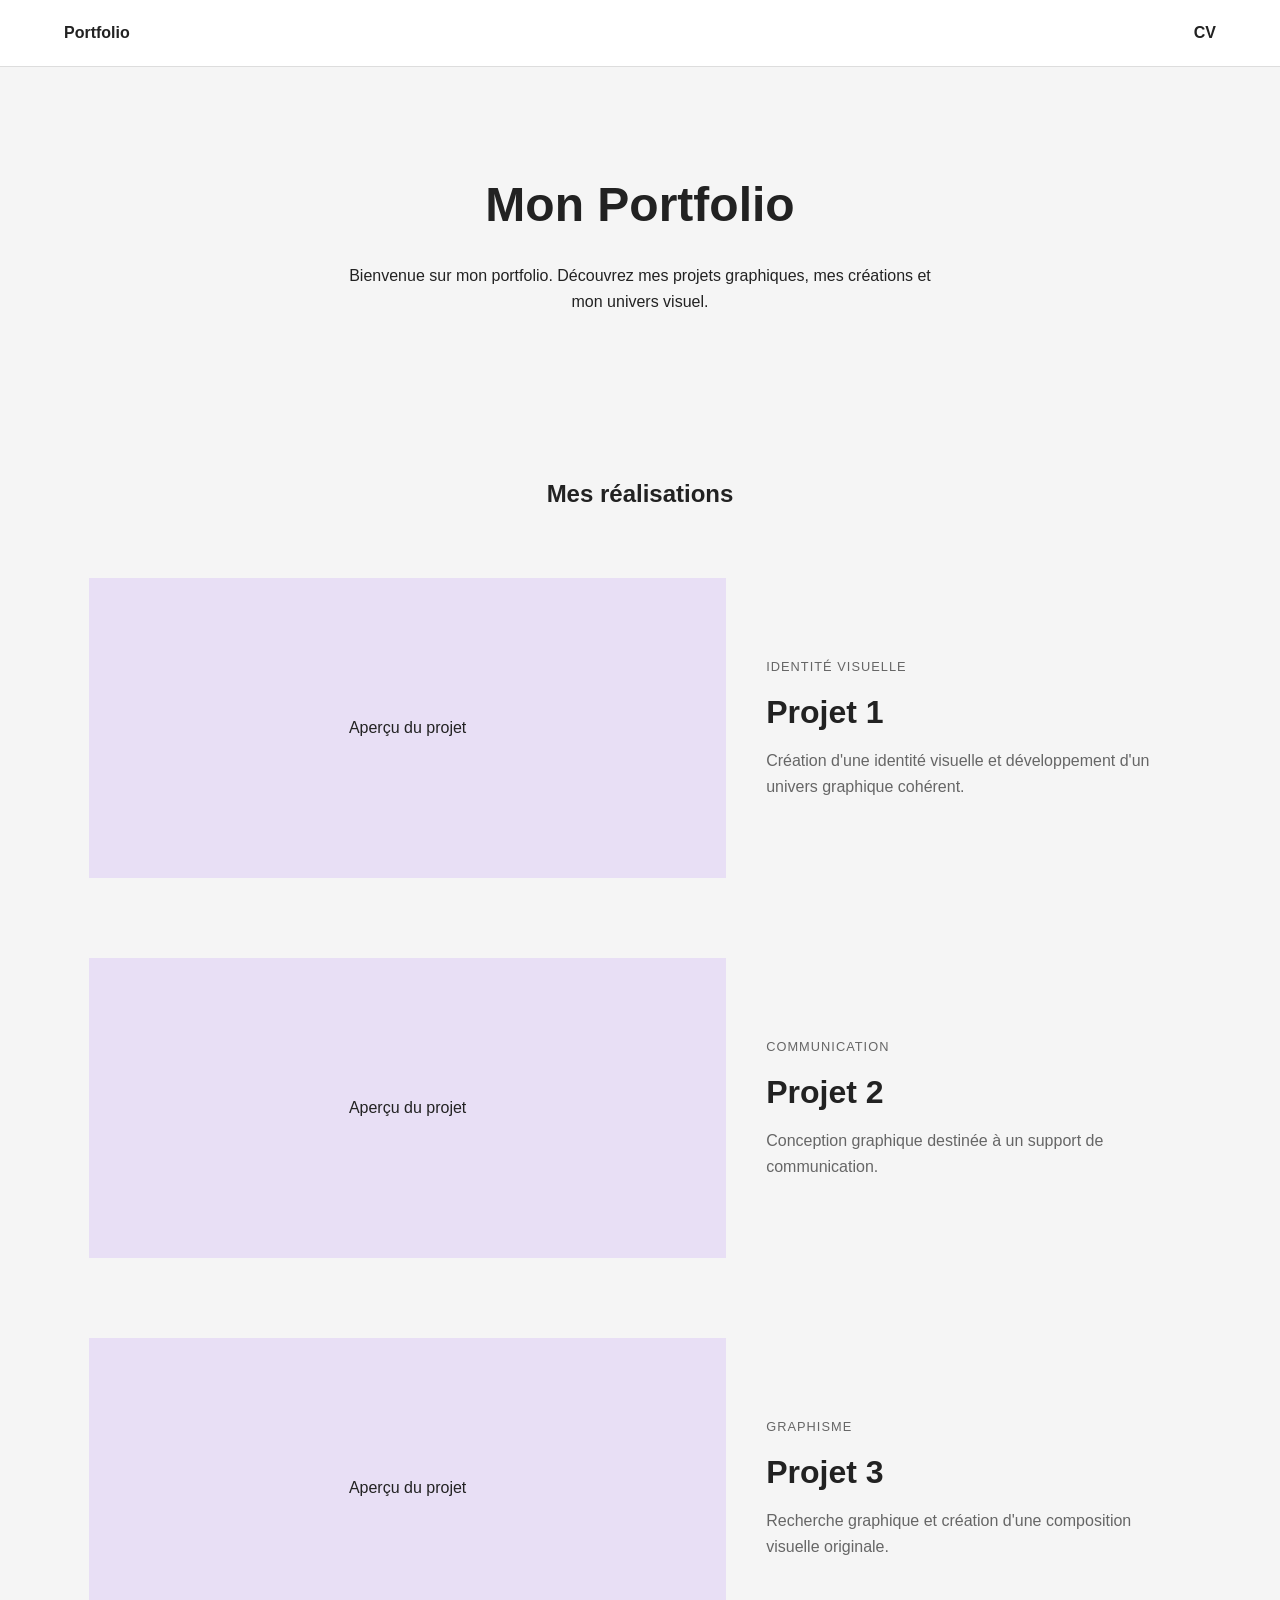
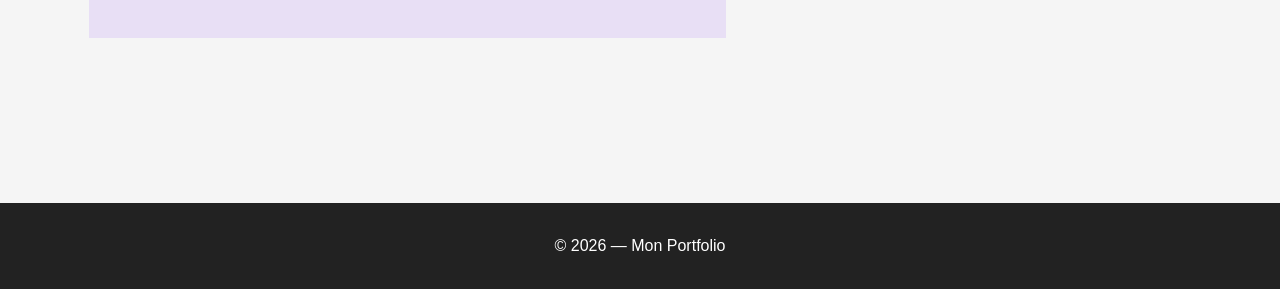
==== index.html @ 6a2000be "Site_Book" ====
<!DOCTYPE html>
<html lang="fr">
<head>
    <meta charset="UTF-8">
    <meta name="viewport" content="width=device-width, initial-scale=1.0">

    <title>Mon Portfolio</title>

    <link rel="stylesheet" href="style.css">
</head>

<body>

    <header>
        <nav>
            <a href="index.html">Portfolio</a>
            <a href="cv.html">CV</a>
        </nav>
    </header>

    <main>

        <section class="hero">
            <h1>Mon Portfolio</h1>
            <p>
                Bienvenue sur mon portfolio. Découvrez mes projets graphiques,
                mes créations et mon univers visuel.
            </p>
        </section>

        <section class="portfolio">
            <h2>Mes réalisations</h2>

            <div class="gallery">

    <article class="project">

        <div class="project-image">
            <span>Aperçu du projet</span>
        </div>

        <div class="project-info">
            <p class="project-category">Identité visuelle</p>

            <h3>Projet 1</h3>

            <p class="project-description">
                Création d'une identité visuelle et développement
                d'un univers graphique cohérent.
            </p>
        </div>

    </article>


    <article class="project">

        <div class="project-image">
            <span>Aperçu du projet</span>
        </div>

        <div class="project-info">
            <p class="project-category">Communication</p>

            <h3>Projet 2</h3>

            <p class="project-description">
                Conception graphique destinée à un support
                de communication.
            </p>
        </div>

    </article>


    <article class="project">

        <div class="project-image">
            <span>Aperçu du projet</span>
        </div>

        <div class="project-info">
            <p class="project-category">Graphisme</p>

            <h3>Projet 3</h3>

            <p class="project-description">
                Recherche graphique et création d'une composition
                visuelle originale.
            </p>
        </div>

    </article>

</div>
        </section>

    </main>

    <footer>
        <p>© 2026 — Mon Portfolio</p>
    </footer>

</body>
</html>
---- style.css ----
/* =========================
   1. RÉINITIALISATION
   ========================= */
:root {
    --background: var(--background);
    --surface: var(--surface);
    --text: var(--text);
    --text-light: #666666;
    --border: 1px solid var(--border);
    --accent: #ff4d8d;

    --max-width: 1200px;

    --spacing-small: 10px;
    --spacing-medium: 20px;
    --spacing-large: 60px;
}

* {
    margin: 0;
    padding: 0;
    box-sizing: border-box;
}


/* =========================
   2. STYLE GÉNÉRAL
   ========================= */

body {
    font-family: Arial, sans-serif;
    background-color: #f5f5f5;
    color: #222;
    line-height: 1.6;
}


/* =========================
   3. NAVIGATION
   ========================= */

header {
    background-color: #ffffff;
    padding: 20px 5%;
    border-bottom: 1px solid #ddd;
}

nav {
    display: flex;
    justify-content: space-between;
    align-items: center;
}

nav a {
    color: #222;
    text-decoration: none;
    font-weight: bold;
}


/* =========================
   4. PRÉSENTATION
   ========================= */

.hero {
    padding: 100px 5%;
    text-align: center;
}

.hero h1 {
    font-size: 3rem;
    margin-bottom: 20px;
}

.hero p {
    max-width: 600px;
    margin: 0 auto;
}


/* =========================
   5. PORTFOLIO
   ========================= */

.portfolio {
    padding: 60px 5%;
}

.portfolio h2 {
    margin-bottom: 40px;
    text-align: center;
}


/* =========================
   6. GALERIE
   ========================= */

.gallery {
    display: flex;
    flex-direction: column;
    gap: 30px;

    max-width: var(--max-width);
    margin: 0 auto;
}


/* =========================
   7. PROJETS
   ========================= */

.project {
    display: grid;
    grid-template-columns: 1.5fr 1fr;
    gap: 40px;

    padding: 25px;

    background-color: var(--surface);
    border: 1px solid var(--border);
}

.project-image {
    min-height: 300px;

    display: flex;
    justify-content: center;
    align-items: center;

    background-color: #e8dff5;

    overflow: hidden;
}
.project-info {
    display: flex;
    flex-direction: column;
    justify-content: center;
}

.project-category {
    margin-bottom: 10px;

    font-size: 0.8rem;
    text-transform: uppercase;
    letter-spacing: 0.08em;

    color: var(--text-light);
}

.project-info h3 {
    margin-bottom: 15px;

    font-size: 2rem;
}

.project-description {
    color: var(--text-light);
    max-width: 400px;
}
.project h3 {
    margin-bottom: 10px;
}


/* =========================
   8. FOOTER
   ========================= */

footer {
    margin-top: 80px;
    padding: 30px 5%;

    text-align: center;

    background-color: #222;
    color: white;
}


/* =========================
   9. RESPONSIVE
   ========================= */

@media (max-width: 768px) {

    .project {
        grid-template-columns: 1fr;
    }

    .hero h1 {
        font-size: 2.2rem;
    }

}
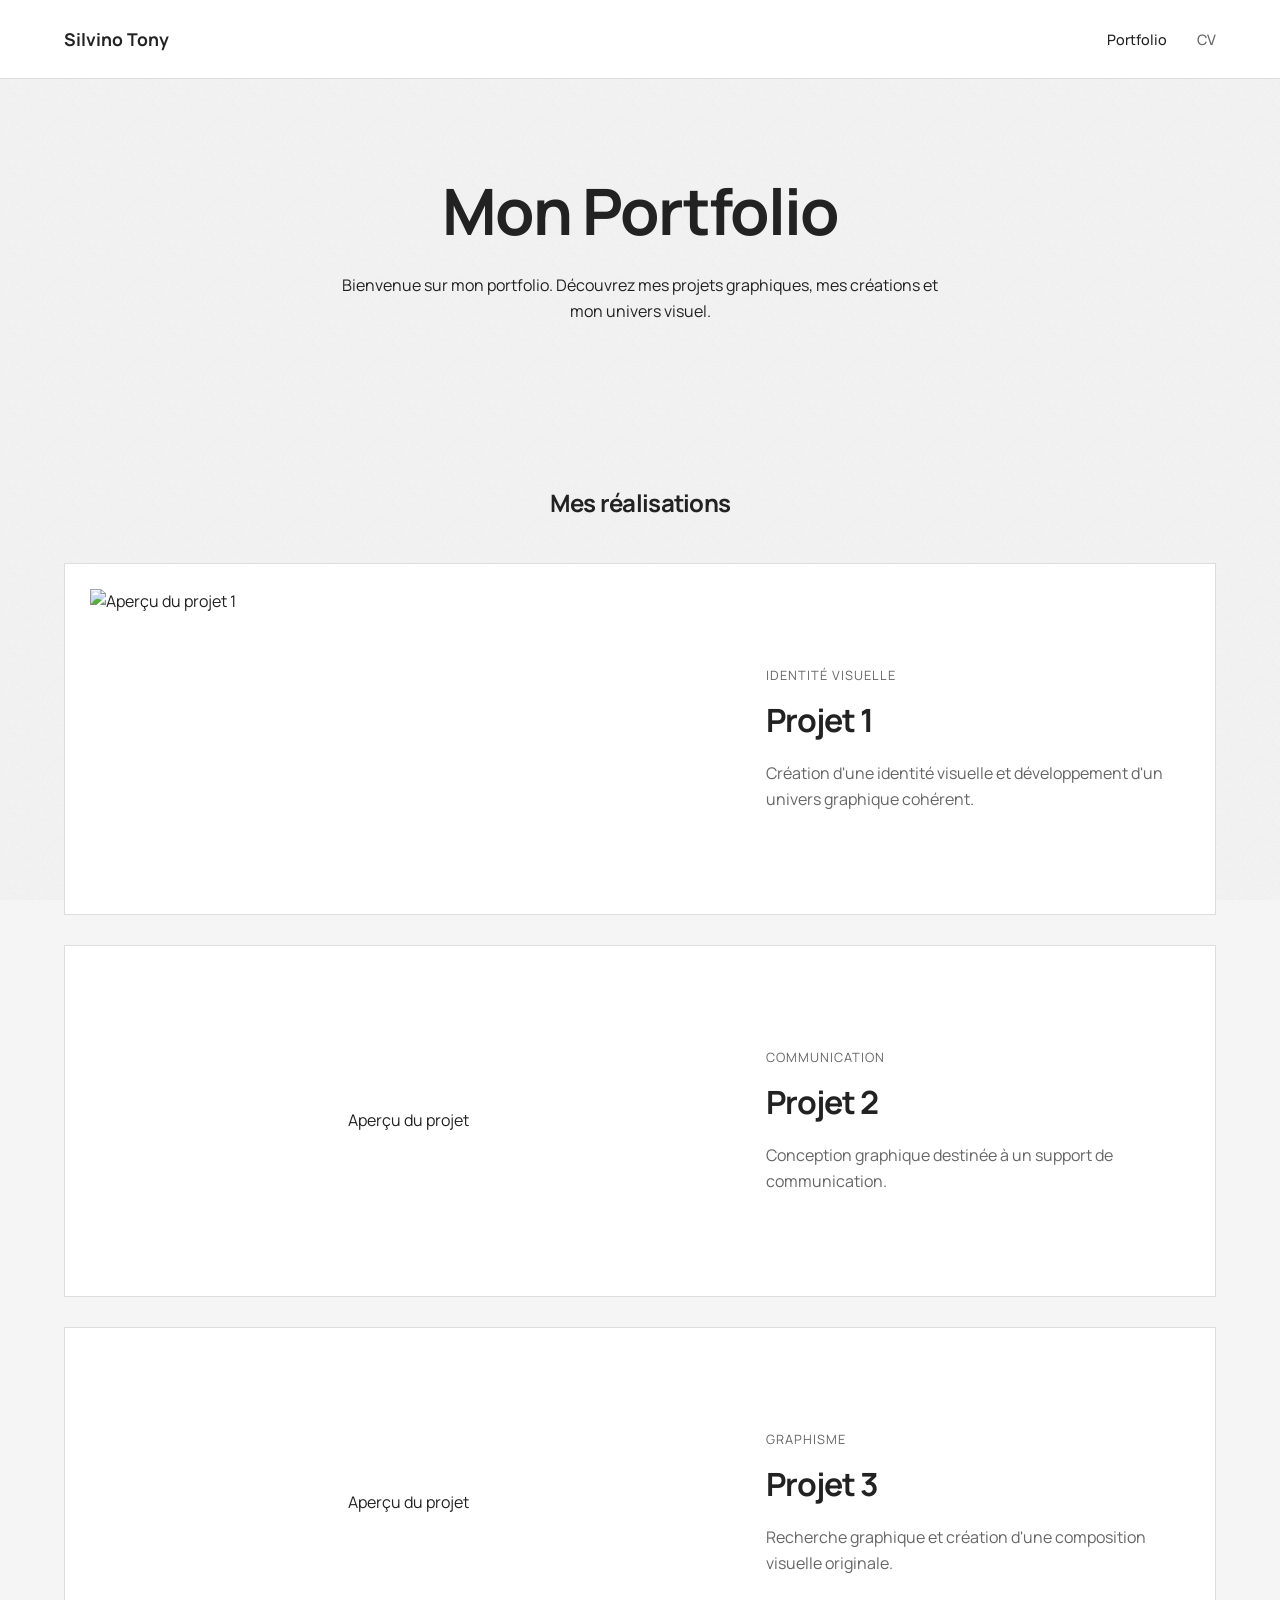
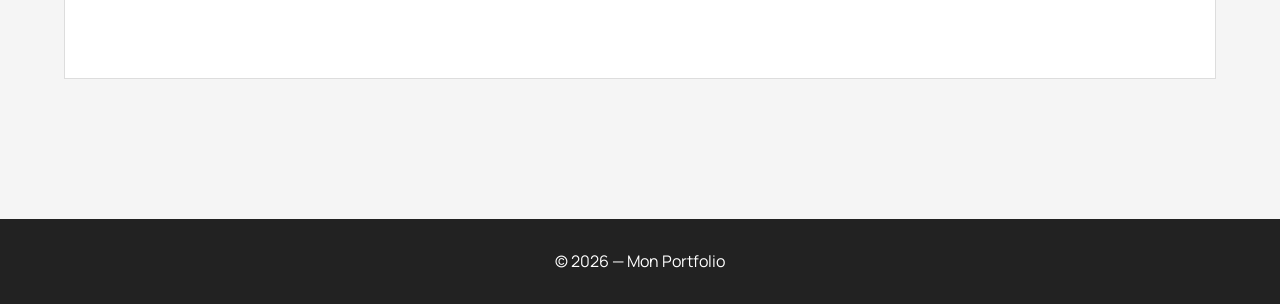
==== commit f71df843: "Création du portfolio et ajout de la page CV" ====
--- a/index.html
+++ b/index.html
@@ -6,6 +6,11 @@
 
     <title>Mon Portfolio</title>
 
+    <link rel="preconnect" href="https://fonts.googleapis.com">
+    <link rel="preconnect" href="https://fonts.gstatic.com" crossorigin>
+
+    <link href="https://fonts.googleapis.com/css2?family=Manrope:wght@400;500;600;700&display=swap" rel="stylesheet">
+
     <link rel="stylesheet" href="style.css">
 </head>
 
@@ -13,9 +18,24 @@
 
     <header>
         <nav>
-            <a href="index.html">Portfolio</a>
-            <a href="cv.html">CV</a>
-        </nav>
+
+    <a href="index.html" class="logo">
+        Silvino Tony
+    </a>
+
+    <div class="nav-links">
+
+        <a href="index.html" class="active">
+            Portfolio
+        </a>
+
+        <a href="cv.html">
+            CV
+        </a>
+
+    </div>
+
+</nav>
     </header>
 
     <main>
@@ -35,9 +55,9 @@
 
     <article class="project">
 
-        <div class="project-image">
-            <span>Aperçu du projet</span>
-        </div>
+       <div class="project-image">
+    <img src="images/Projet_1.png" alt="Aperçu du projet 1">
+       </div>
 
         <div class="project-info">
             <p class="project-category">Identité visuelle</p>
@@ -55,9 +75,9 @@
 
     <article class="project">
 
-        <div class="project-image">
-            <span>Aperçu du projet</span>
-        </div>
+       <div class="project-image">
+    <span>Aperçu du projet</span>
+       </div>
 
         <div class="project-info">
             <p class="project-category">Communication</p>
@@ -76,7 +96,7 @@
     <article class="project">
 
         <div class="project-image">
-            <span>Aperçu du projet</span>
+    <span>Aperçu du projet</span>
         </div>
 
         <div class="project-info">
--- a/style.css
+++ b/style.css
@@ -2,18 +2,25 @@
    1. RÉINITIALISATION
    ========================= */
 :root {
-    --background: var(--background);
-    --surface: var(--surface);
-    --text: var(--text);
+    --background: #f5f5f5;
+    --surface: #ffffff;
+    --text: #222222;
     --text-light: #666666;
-    --border: 1px solid var(--border);
-    --accent: #ff4d8d;
+    --border: #dddddd;
+
+    --accent: #c8b6ff;
+
+    --pastel-blue: #bde0fe;
+    --pastel-pink: #ffc8dd;
+    --pastel-yellow: #fff1b6;
 
     --max-width: 1200px;
 
     --spacing-small: 10px;
     --spacing-medium: 20px;
     --spacing-large: 60px;
+
+    --font-main: "Manrope", sans-serif;
 }
 
 * {
@@ -28,33 +35,88 @@
    ========================= */
 
 body {
-    font-family: Arial, sans-serif;
-    background-color: #f5f5f5;
-    color: #222;
+    position: relative;
+    z-index: 0;
+
+    font-family: "Manrope", sans-serif;
+    background-color: var(--background);
+    color: var(--text);
     line-height: 1.6;
 }
 
+/* =========================
+   TYPOGRAPHIE
+   ========================= */
+
+h1,
+h2,
+h3 {
+    font-weight: 700;
+    letter-spacing: -0.03em;
+}
 
 /* =========================
    3. NAVIGATION
    ========================= */
 
 header {
-    background-color: #ffffff;
-    padding: 20px 5%;
-    border-bottom: 1px solid #ddd;
+    padding: 25px 5%;
+
+    background-color: var(--surface);
+    border-bottom: 1px solid var(--border);
 }
 
 nav {
+    max-width: var(--max-width);
+    margin: 0 auto;
+
     display: flex;
     justify-content: space-between;
     align-items: center;
 }
 
 nav a {
-    color: #222;
+    color: var(--text);
     text-decoration: none;
-    font-weight: bold;
+}
+
+
+/* LOGO */
+
+.logo {
+    font-size: 1.1rem;
+    font-weight: 700;
+}
+
+
+/* LIENS */
+
+.nav-links {
+    display: flex;
+    gap: 30px;
+}
+
+.nav-links a {
+    font-size: 0.9rem;
+    font-weight: 500;
+
+    color: var(--text-light);
+
+    transition: color 0.2s ease;
+}
+
+
+/* SURVOL */
+
+.nav-links a:hover {
+    color: var(--text);
+}
+
+
+/* PAGE ACTUELLE */
+
+.nav-links .active {
+    color: var(--text);
 }
 
 
@@ -68,8 +130,9 @@
 }
 
 .hero h1 {
-    font-size: 3rem;
-    margin-bottom: 20px;
+    font-size: clamp(2.5rem, 5vw, 4.5rem);
+    line-height: 1;
+    margin-bottom: 30px;
 }
 
 .hero p {
@@ -119,6 +182,14 @@
 
     background-color: var(--surface);
     border: 1px solid var(--border);
+
+    transition: transform 0.3s ease, box-shadow 0.3s ease;
+}
+
+.project:hover {
+    transform: translateY(-5px);
+
+    box-shadow: 0 15px 40px rgba(0, 0, 0, 0.08);
 }
 
 .project-image {
@@ -128,9 +199,15 @@
     justify-content: center;
     align-items: center;
 
-    background-color: #e8dff5;
-
     overflow: hidden;
+}
+
+.project-image img {
+    width: 100%;
+    height: 100%;
+
+    object-fit: contain;
+    display: block;
 }
 .project-info {
     display: flex;
@@ -158,9 +235,6 @@
     color: var(--text-light);
     max-width: 400px;
 }
-.project h3 {
-    margin-bottom: 10px;
-}
 
 
 /* =========================
@@ -178,6 +252,23 @@
 }
 
 
+body::before {
+    content: "";
+
+    position: fixed;
+    inset: 0;
+
+    pointer-events: none;
+
+    z-index: -1;
+
+    opacity: 0.12;
+
+    background-image: url("data:image/svg+xml,%3Csvg xmlns='http://www.w3.org/2000/svg' width='80' height='80'%3E%3Cfilter id='noise'%3E%3CfeTurbulence type='fractalNoise' baseFrequency='1.2' numOctaves='3' stitchTiles='stitch'/%3E%3C/filter%3E%3Crect width='100%25' height='100%25' filter='url(%23noise)'/%3E%3C/svg%3E");
+
+    background-size: 80px 80px;
+}
+
 /* =========================
    9. RESPONSIVE
    ========================= */
@@ -189,7 +280,76 @@
     }
 
     .hero h1 {
-        font-size: 2.2rem;
-    }
-
+        font-size: 2.5rem;
+    }
+
+    .cv-intro {
+        padding-top: 60px;
+    }
+
+    .cv-intro h1 {
+        font-size: 2.5rem;
+    }
+
+    .cv-container {
+        padding-bottom: 50px;
+    }
+
+    .cv-image {
+        padding: 10px;
+    }
+
+}
+
+/* =========================
+   CV CSS
+   ========================= */
+
+
+.cv-intro {
+    max-width: var(--max-width);
+
+    margin: 0 auto;
+
+    padding: 100px 5% 60px;
+}
+
+.cv-intro h1 {
+    font-size: clamp(2.5rem, 5vw, 4.5rem);
+    line-height: 1;
+    margin-bottom: 25px;
+}
+
+.cv-intro p {
+    max-width: 600px;
+
+    color: var(--text-light);
+}
+
+
+.cv-container {
+    max-width: var(--max-width);
+
+    margin: 0 auto;
+
+    padding: 0 5% 80px;
+}
+
+
+.cv-image {
+    background-color: var(--surface);
+
+    border: 1px solid var(--border);
+
+    padding: 25px;
+
+    overflow: hidden;
+}
+
+
+.cv-image img {
+    width: 100%;
+    height: auto;
+
+    display: block;
 }
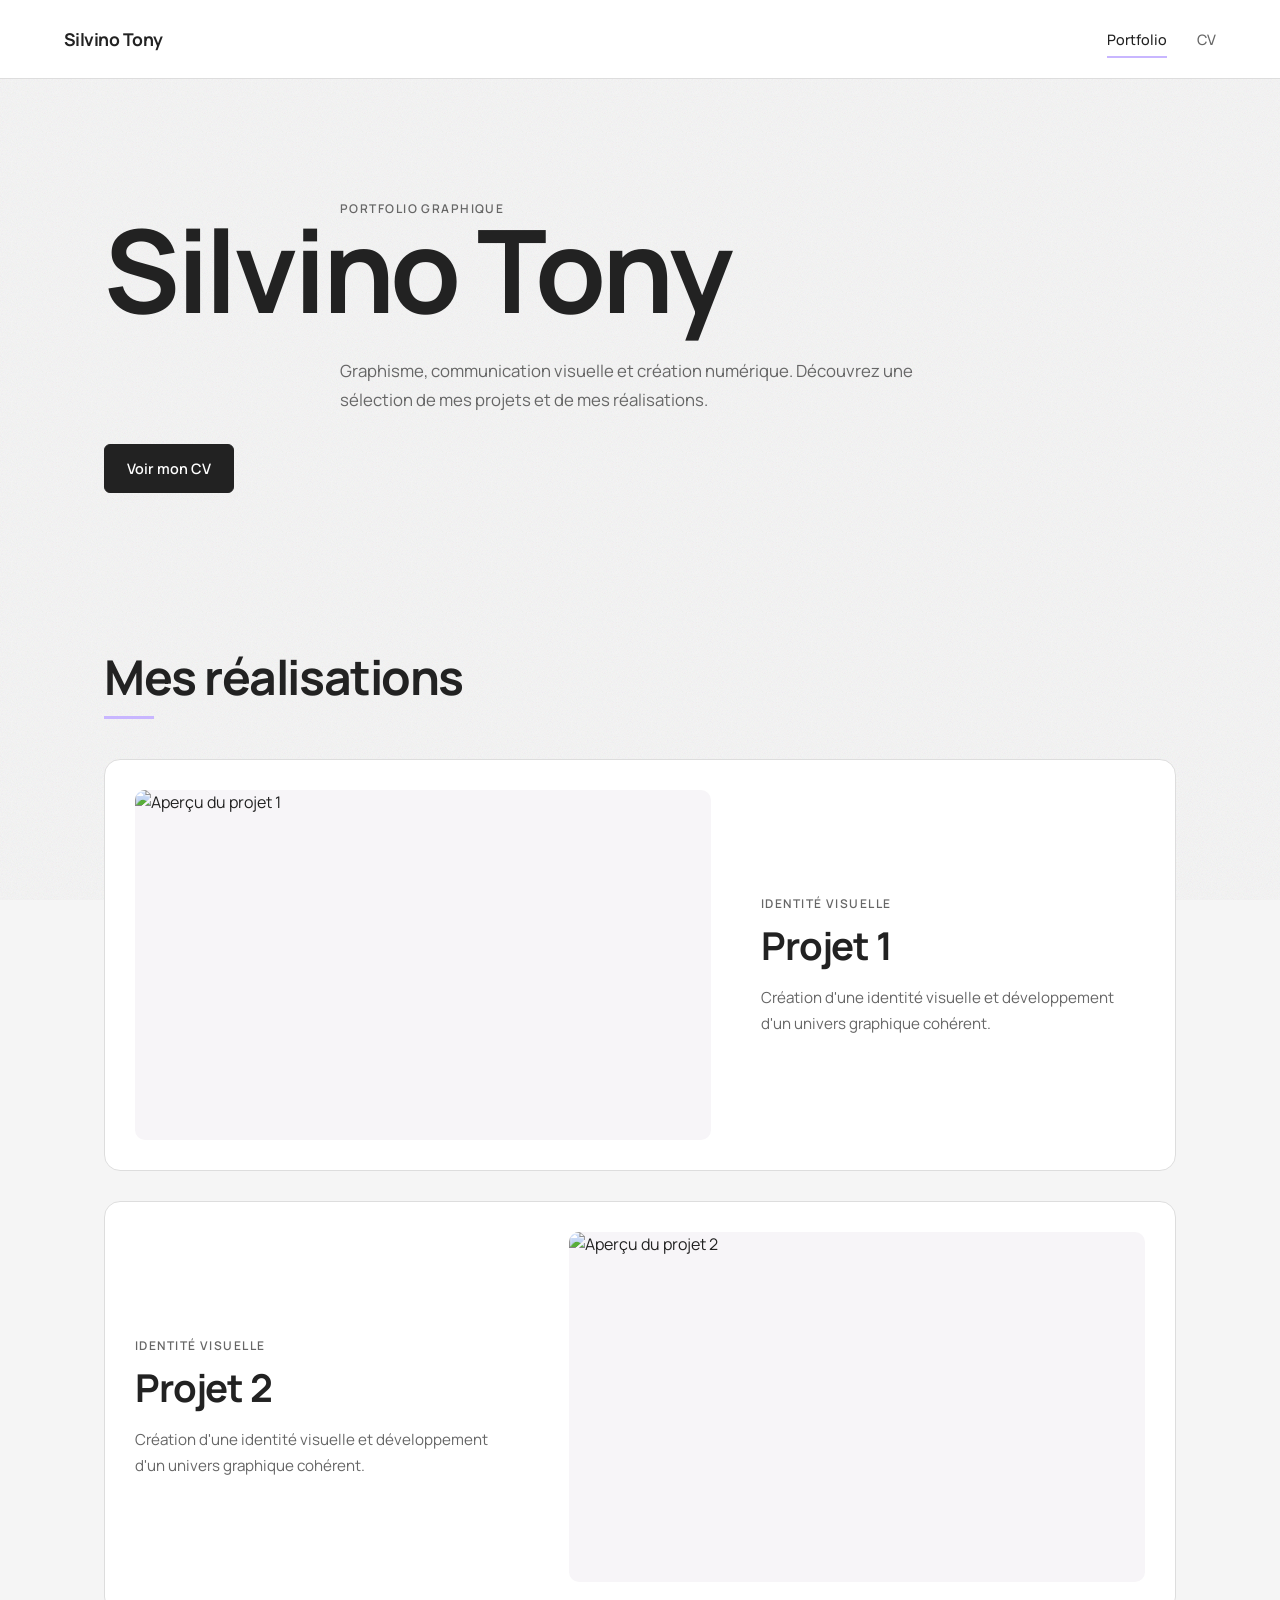
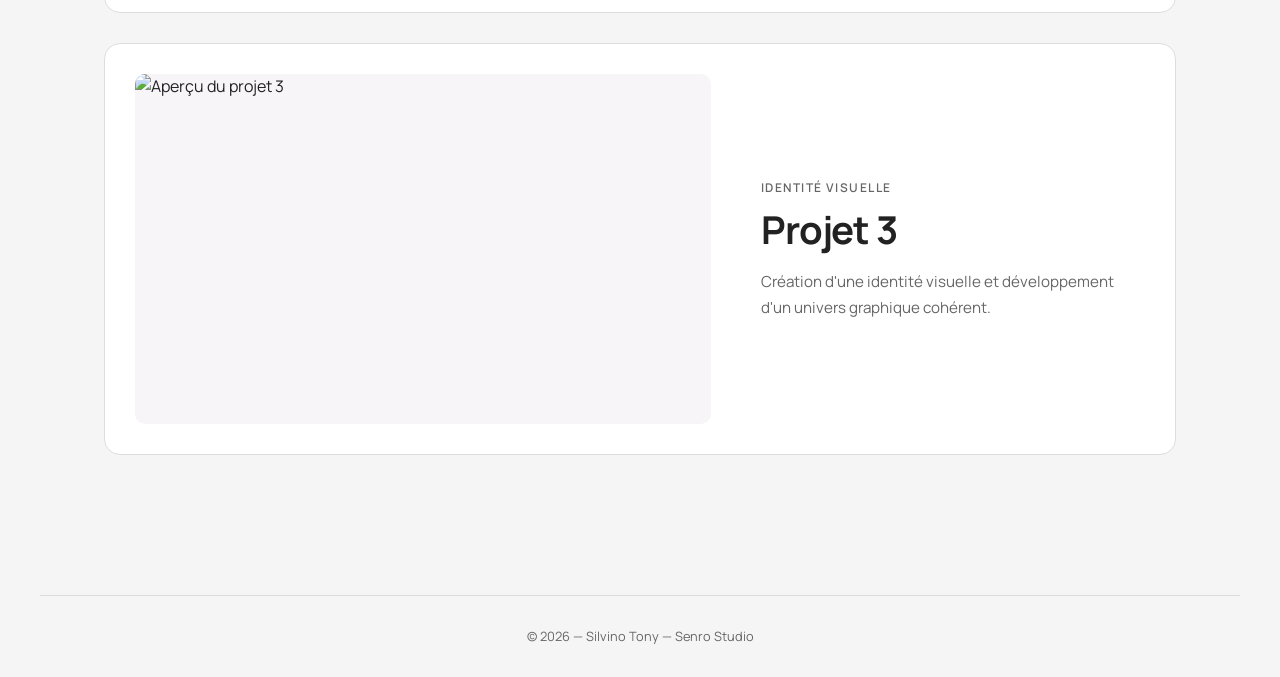
==== commit 133b7fd3: "Ajout pages projet # + suite css" ====
--- a/index.html
+++ b/index.html
@@ -41,11 +41,20 @@
     <main>
 
         <section class="hero">
-            <h1>Mon Portfolio</h1>
-            <p>
-                Bienvenue sur mon portfolio. Découvrez mes projets graphiques,
-                mes créations et mon univers visuel.
-            </p>
+
+    <p class="hero-label">Portfolio graphique</p>
+
+    <h1>Silvino Tony</h1>
+
+    <p class="hero-description">
+        Graphisme, communication visuelle et création numérique.
+        Découvrez une sélection de mes projets et de mes réalisations.
+    </p>
+
+    <a href="cv.html" class="hero-button">
+        Voir mon CV
+    </a>
+
         </section>
 
         <section class="portfolio">
@@ -53,64 +62,62 @@
 
             <div class="gallery">
 
-    <article class="project">
+    <a href="projet-1.html" class="project">
 
-       <div class="project-image">
-    <img src="images/Projet_1.png" alt="Aperçu du projet 1">
-       </div>
+    <div class="project-image">
+        <img src="images/projet-1/Projet_1.png" alt="Aperçu du projet 1">
+    </div>
 
-        <div class="project-info">
-            <p class="project-category">Identité visuelle</p>
+    <div class="project-info">
+        <p class="project-category">Identité visuelle</p>
 
-            <h3>Projet 1</h3>
+        <h3>Projet 1</h3>
 
-            <p class="project-description">
-                Création d'une identité visuelle et développement
-                d'un univers graphique cohérent.
-            </p>
-        </div>
+        <p class="project-description">
+            Création d'une identité visuelle et développement
+            d'un univers graphique cohérent.
+        </p>
+    </div>
 
-    </article>
+    </a>
 
+    <a href="projet-2.html" class="project">
 
-    <article class="project">
+    <div class="project-image">
+        <img src="images/projet-2/Projet_2.png" alt="Aperçu du projet 2">
+    </div>
 
-       <div class="project-image">
-    <span>Aperçu du projet</span>
-       </div>
+    <div class="project-info">
+        <p class="project-category">Identité visuelle</p>
 
-        <div class="project-info">
-            <p class="project-category">Communication</p>
+        <h3>Projet 2</h3>
 
-            <h3>Projet 2</h3>
+        <p class="project-description">
+            Création d'une identité visuelle et développement
+            d'un univers graphique cohérent.
+        </p>
+    </div>
 
-            <p class="project-description">
-                Conception graphique destinée à un support
-                de communication.
-            </p>
-        </div>
+    </a>
 
-    </article>
+    <a href="projet-3.html" class="project">
 
+    <div class="project-image">
+        <img src="images/projet-3/Projet_3.png" alt="Aperçu du projet 3">
+    </div>
 
-    <article class="project">
+    <div class="project-info">
+        <p class="project-category">Identité visuelle</p>
 
-        <div class="project-image">
-    <span>Aperçu du projet</span>
-        </div>
+        <h3>Projet 3</h3>
 
-        <div class="project-info">
-            <p class="project-category">Graphisme</p>
+        <p class="project-description">
+            Création d'une identité visuelle et développement
+            d'un univers graphique cohérent.
+        </p>
+    </div>
 
-            <h3>Projet 3</h3>
-
-            <p class="project-description">
-                Recherche graphique et création d'une composition
-                visuelle originale.
-            </p>
-        </div>
-
-    </article>
+    </a>
 
 </div>
         </section>
@@ -118,7 +125,7 @@
     </main>
 
     <footer>
-        <p>© 2026 — Mon Portfolio</p>
+    <p>© 2026 — Silvino Tony — Senro Studio </p>
     </footer>
 
 </body>
--- a/style.css
+++ b/style.css
@@ -86,8 +86,14 @@
 .logo {
     font-size: 1.1rem;
     font-weight: 700;
-}
-
+    letter-spacing: -0.03em;
+
+    transition: opacity 0.2s ease;
+}
+
+.logo:hover {
+    opacity: 0.6;
+}
 
 /* LIENS */
 
@@ -116,23 +122,98 @@
 /* PAGE ACTUELLE */
 
 .nav-links .active {
+    position: relative;
+
     color: var(--text);
 }
 
+.nav-links .active::after {
+    content: "";
+
+    position: absolute;
+
+    left: 0;
+    right: 0;
+    bottom: -7px;
+
+    height: 2px;
+
+    background-color: var(--accent);
+}
+
 
 /* =========================
    4. PRÉSENTATION
    ========================= */
 
 .hero {
-    padding: 100px 5%;
-    text-align: center;
+    max-width: var(--max-width);
+
+    margin: 0 auto;
+
+    padding: 120px 5% 100px;
+
+    text-align: left;
 }
 
 .hero h1 {
-    font-size: clamp(2.5rem, 5vw, 4.5rem);
-    line-height: 1;
-    margin-bottom: 30px;
+    max-width: 900px;
+
+    font-size: clamp(3.5rem, 9vw, 8rem);
+    line-height: 0.9;
+
+    margin-bottom: 35px;
+}
+
+.hero-label {
+    margin-bottom: 20px;
+
+    font-size: 0.75rem;
+    font-weight: 600;
+
+    text-transform: uppercase;
+    letter-spacing: 0.12em;
+
+    color: var(--text-light);
+}
+
+.hero-description {
+    max-width: 550px;
+
+    font-size: 1.05rem;
+    line-height: 1.7;
+
+    color: var(--text-light);
+}
+
+.hero-button {
+    display: inline-block;
+
+    margin-top: 30px;
+    padding: 12px 22px;
+
+    background-color: var(--text);
+    color: var(--surface);
+
+    border: 1px solid var(--text);
+    border-radius: 6px;
+
+    font-size: 0.9rem;
+    font-weight: 600;
+
+    text-decoration: none;
+
+    transition:
+        background-color 0.2s ease,
+        color 0.2s ease,
+        transform 0.2s ease;
+}
+
+.hero-button:hover {
+    background-color: transparent;
+    color: var(--text);
+
+    transform: translateY(-2px);
 }
 
 .hero p {
@@ -146,12 +227,31 @@
    ========================= */
 
 .portfolio {
-    padding: 60px 5%;
+    max-width: var(--max-width);
+
+    margin: 0 auto;
+
+    padding: 60px 5% 100px;
 }
 
 .portfolio h2 {
     margin-bottom: 40px;
-    text-align: center;
+
+    font-size: clamp(2rem, 4vw, 3rem);
+    line-height: 1;
+}
+
+.portfolio h2::after {
+    content: "";
+
+    display: block;
+
+    width: 50px;
+    height: 3px;
+
+    margin-top: 15px;
+
+    background-color: var(--accent);
 }
 
 
@@ -176,30 +276,84 @@
 .project {
     display: grid;
     grid-template-columns: 1.5fr 1fr;
-    gap: 40px;
-
-    padding: 25px;
+    gap: 50px;
+
+    padding: 30px;
+
+    width: 100%;
+    min-width: 0;
 
     background-color: var(--surface);
     border: 1px solid var(--border);
-
-    transition: transform 0.3s ease, box-shadow 0.3s ease;
+    border-radius: 16px;
+
+    animation: project-appear 0.6s ease both;
+
+    transition:
+        transform 0.3s ease,
+        box-shadow 0.3s ease,
+        border-color 0.3s ease;
+
+    color: inherit;
+    text-decoration: none;
+    
+    @keyframes project-appear {
+    from {
+        opacity: 0;
+        transform: translateY(20px);
+    }
+
+    to {
+        opacity: 1;
+        transform: translateY(0);
+    }
+    }
+}
+
+.project:nth-child(even) {
+    grid-template-columns: 1fr 1.5fr;
+}
+
+.project:nth-child(even) .project-image {
+    order: 2;
+}
+
+.project:nth-child(even) .project-info {
+    order: 1;
+}
+
+.project:nth-child(2) {
+    animation-delay: 0.1s;
+}
+
+.project:nth-child(3) {
+    animation-delay: 0.2s;
+}
+
+.project:nth-child(4) {
+    animation-delay: 0.3s;
 }
 
 .project:hover {
-    transform: translateY(-5px);
-
-    box-shadow: 0 15px 40px rgba(0, 0, 0, 0.08);
+    transform: translateY(-4px);
+
+    box-shadow: 0 12px 30px rgba(0, 0, 0, 0.06);
+
+    border-color: var(--accent);
 }
 
 .project-image {
-    min-height: 300px;
+    min-height: 350px;
 
     display: flex;
     justify-content: center;
     align-items: center;
 
     overflow: hidden;
+
+    background-color: #f7f5f8;
+
+    border-radius: 10px;
 }
 
 .project-image img {
@@ -207,8 +361,16 @@
     height: 100%;
 
     object-fit: contain;
+
     display: block;
-}
+
+    transition: transform 0.4s ease;
+}
+
+.project:hover .project-image img {
+    transform: scale(1.02);
+}
+
 .project-info {
     display: flex;
     flex-direction: column;
@@ -216,39 +378,57 @@
 }
 
 .project-category {
-    margin-bottom: 10px;
+    margin-bottom: 12px;
+
+    font-size: 0.75rem;
+    font-weight: 600;
+
+    text-transform: uppercase;
+    letter-spacing: 0.12em;
+
+    color: var(--text-light);
+}
+
+.project-info h3 {
+    margin-bottom: 18px;
+
+    font-size: clamp(1.8rem, 3vw, 2.5rem);
+    line-height: 1.1;
+
+    transition: color 0.2s ease;
+}
+
+.project:hover .project-info h3 {
+    color: var(--accent);
+}
+
+.project-description {
+    max-width: 450px;
+
+    color: var(--text-light);
+
+    font-size: 0.95rem;
+    line-height: 1.7;
+}
+
+
+/* =========================
+   8. FOOTER
+   ========================= */
+
+footer {
+    max-width: var(--max-width);
+
+    margin: 40px auto 0;
+    padding: 30px 5%;
+
+    border-top: 1px solid var(--border);
+
+    text-align: center;
+
+    color: var(--text-light);
 
     font-size: 0.8rem;
-    text-transform: uppercase;
-    letter-spacing: 0.08em;
-
-    color: var(--text-light);
-}
-
-.project-info h3 {
-    margin-bottom: 15px;
-
-    font-size: 2rem;
-}
-
-.project-description {
-    color: var(--text-light);
-    max-width: 400px;
-}
-
-
-/* =========================
-   8. FOOTER
-   ========================= */
-
-footer {
-    margin-top: 80px;
-    padding: 30px 5%;
-
-    text-align: center;
-
-    background-color: #222;
-    color: white;
 }
 
 
@@ -277,10 +457,21 @@
 
     .project {
         grid-template-columns: 1fr;
+        padding: 20px;
+        border-radius: 12px;
+    }
+
+    .project-info {
+    min-width: 0;
+    }
+
+    .hero {
+    padding-top: 80px;
+    padding-bottom: 70px;
     }
 
     .hero h1 {
-        font-size: 2.5rem;
+    font-size: 3.5rem;
     }
 
     .cv-intro {
@@ -299,6 +490,76 @@
         padding: 10px;
     }
 
+    .project:nth-child(even) {
+    grid-template-columns: 1fr;
+    }
+
+    .project:nth-child(even) .project-image {
+    order: 1;
+    }
+
+    .project:nth-child(even) .project-info {
+    order: 2;
+    }
+
+    .project-image {
+    min-height: 250px;
+    max-height: 450px;
+    max-width: 100%;
+    }
+
+    .hero-button {
+    margin-top: 25px;
+    }
+
+    .cv-download {
+    margin-top: 20px;
+    }
+
+    @media (prefers-reduced-motion: reduce) {
+
+    *,
+    *::before,
+    *::after {
+        animation-duration: 0.01ms !important;
+        animation-iteration-count: 1 !important;
+
+        scroll-behavior: auto !important;
+
+        transition-duration: 0.01ms !important;
+    }
+
+    }
+
+    .project-header {
+    padding-top: 70px;
+    padding-bottom: 50px;
+    }
+
+    .project-header h1 {
+    font-size: 3.5rem;
+    }
+
+    .project-main-image {
+    padding: 10px;
+    margin-bottom: 50px;
+    }
+
+    .project-text {
+    grid-template-columns: 1fr;
+    gap: 40px;
+    }
+
+    .project-meta {
+    gap: 25px;
+    }
+
+    .project-gallery {
+    grid-template-columns: 1fr;
+    gap: 20px;
+
+    margin-bottom: 50px;
+    }
 }
 
 /* =========================
@@ -352,4 +613,223 @@
     height: auto;
 
     display: block;
+}
+
+.cv-download {
+    display: inline-block;
+
+    margin-top: 25px;
+    padding: 12px 22px;
+
+    background-color: var(--text);
+    color: var(--surface);
+
+    border: 1px solid var(--text);
+    border-radius: 6px;
+
+    font-size: 0.9rem;
+    font-weight: 600;
+
+    text-decoration: none;
+
+    transition:
+        background-color 0.2s ease,
+        color 0.2s ease,
+        transform 0.2s ease;
+}
+
+.cv-download:hover {
+    background-color: transparent;
+    color: var(--text);
+
+    transform: translateY(-2px);
+}
+
+/* =========================
+   PAGES PROJETS
+   ========================= */
+
+.project-header {
+    max-width: var(--max-width);
+
+    margin: 0 auto;
+
+    padding: 100px 5% 60px;
+}
+
+.project-header h1 {
+    margin-bottom: 30px;
+
+    font-size: clamp(3rem, 7vw, 6rem);
+    line-height: 0.95;
+}
+
+.project-introduction {
+    max-width: 600px;
+
+    color: var(--text-light);
+
+    font-size: 1.05rem;
+    line-height: 1.7;
+}
+
+
+.project-content {
+    max-width: var(--max-width);
+
+    margin: 0 auto;
+
+    padding: 0 5% 100px;
+}
+
+
+.project-main-image {
+    width: 100%;
+
+    margin-bottom: 70px;
+
+    padding: 30px;
+
+    background-color: var(--surface);
+    border: 1px solid var(--border);
+    border-radius: 16px;
+
+    overflow: hidden;
+}
+
+
+.project-main-image img {
+    width: 100%;
+    height: auto;
+
+    display: block;
+}
+
+
+.project-text {
+    display: grid;
+    grid-template-columns: 1fr 1fr;
+
+    gap: 80px;
+
+    max-width: 900px;
+}
+
+
+.project-text h2 {
+    margin-bottom: 20px;
+
+    font-size: 1.5rem;
+}
+
+
+.project-text p {
+    color: var(--text-light);
+
+    line-height: 1.8;
+}
+
+.back-link {
+    display: inline-block;
+
+    margin-bottom: 50px;
+
+    color: var(--text-light);
+
+    font-size: 0.85rem;
+    font-weight: 500;
+
+    text-decoration: none;
+
+    transition:
+        color 0.2s ease,
+        transform 0.2s ease;
+}
+
+.back-link:hover {
+    color: var(--text);
+
+    transform: translateX(-4px);
+}
+
+.project-tools {
+    display: flex;
+
+    flex-wrap: wrap;
+
+    gap: 10px;
+}
+
+.project-tools span {
+    padding: 7px 12px;
+
+    border: 1px solid var(--border);
+    border-radius: 6px;
+
+    background-color: var(--surface);
+
+    font-size: 0.8rem;
+    font-weight: 500;
+
+    color: var(--text-light);
+}
+
+.project-meta {
+    display: flex;
+
+    flex-wrap: wrap;
+
+    gap: 40px;
+
+    margin-top: 40px;
+    padding-top: 25px;
+
+    border-top: 1px solid var(--border);
+}
+
+.project-meta div {
+    display: flex;
+    flex-direction: column;
+
+    gap: 4px;
+}
+
+.project-meta span {
+    font-size: 0.7rem;
+    font-weight: 600;
+
+    text-transform: uppercase;
+    letter-spacing: 0.1em;
+
+    color: var(--text-light);
+}
+
+.project-meta strong {
+    font-size: 0.9rem;
+    font-weight: 600;
+}
+
+.project-gallery {
+    display: grid;
+
+    grid-template-columns: 1fr 1fr;
+
+    gap: 30px;
+
+    margin-bottom: 70px;
+}
+
+.project-gallery img {
+    width: 100%;
+    height: auto;
+
+    display: block;
+
+    border-radius: 10px;
+
+    transition: transform 0.3s ease;
+}
+
+.project-gallery img:hover {
+    transform: scale(1.01);
 }
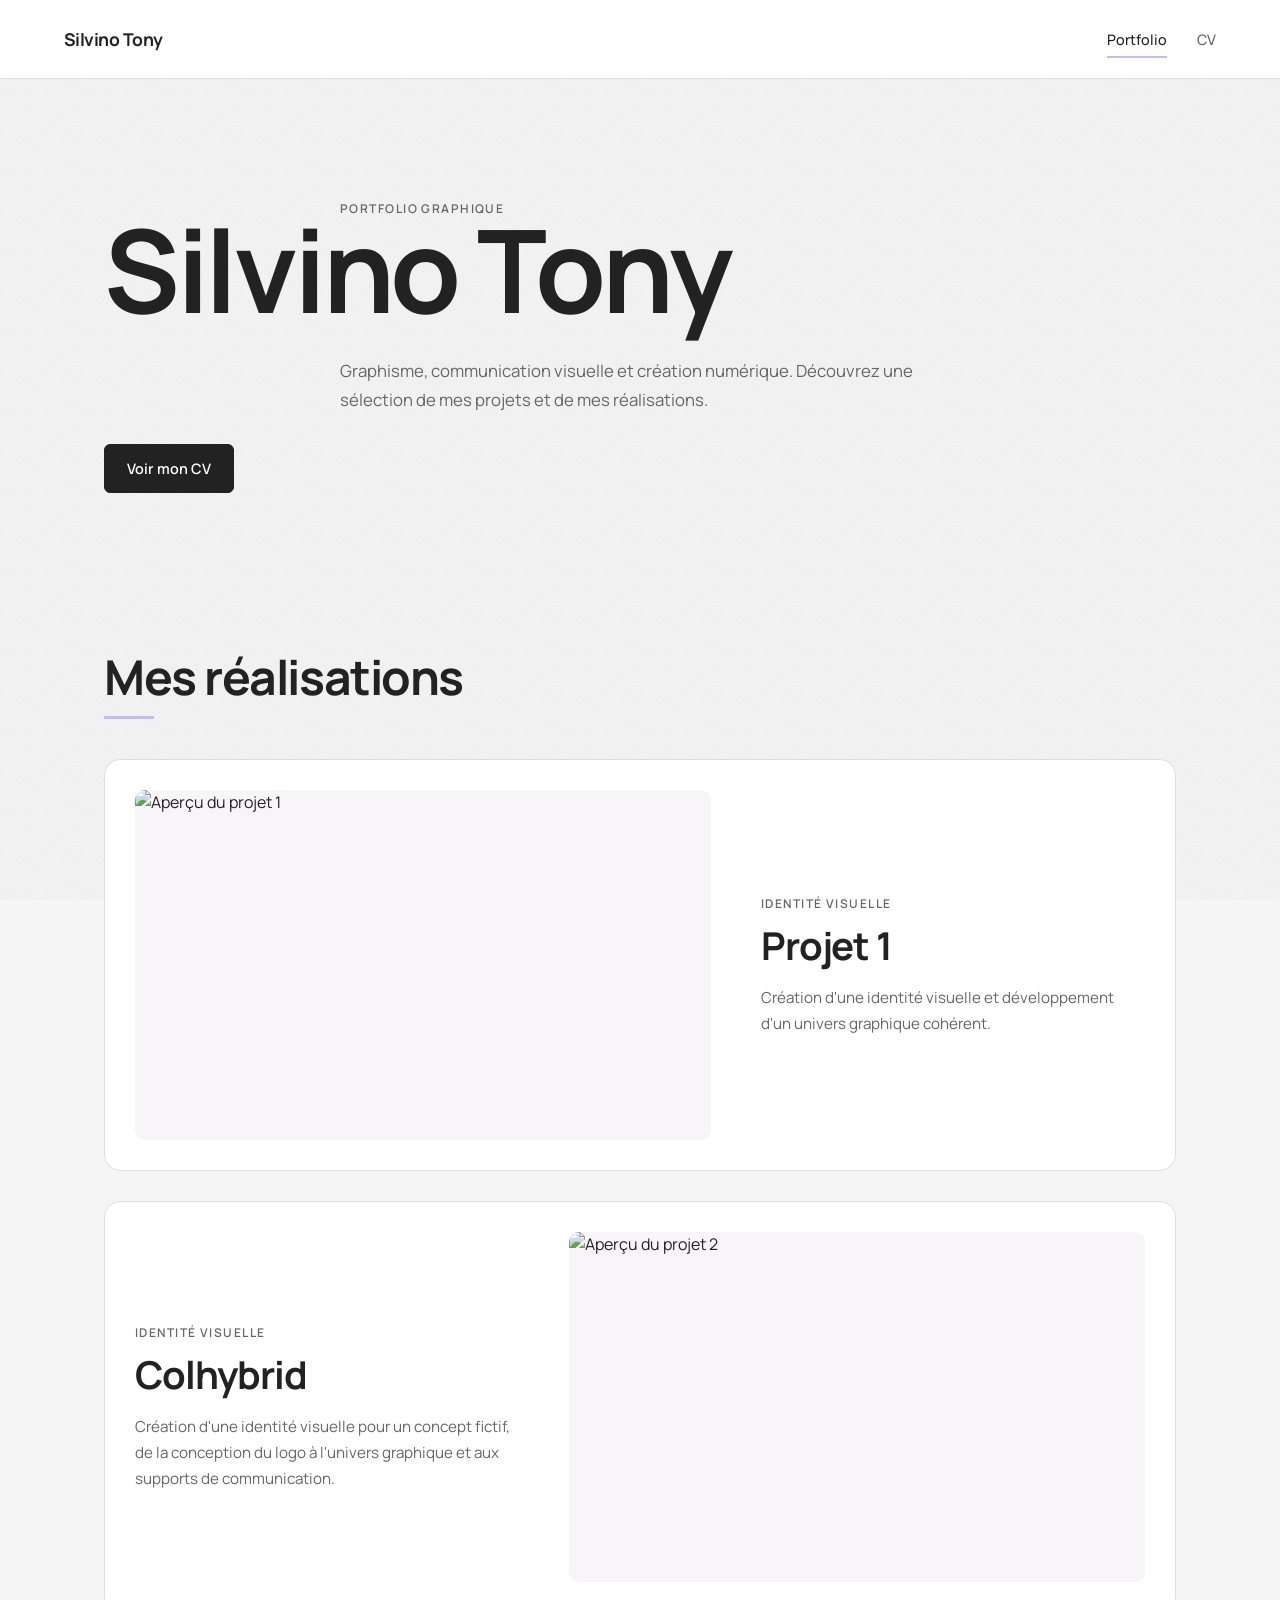
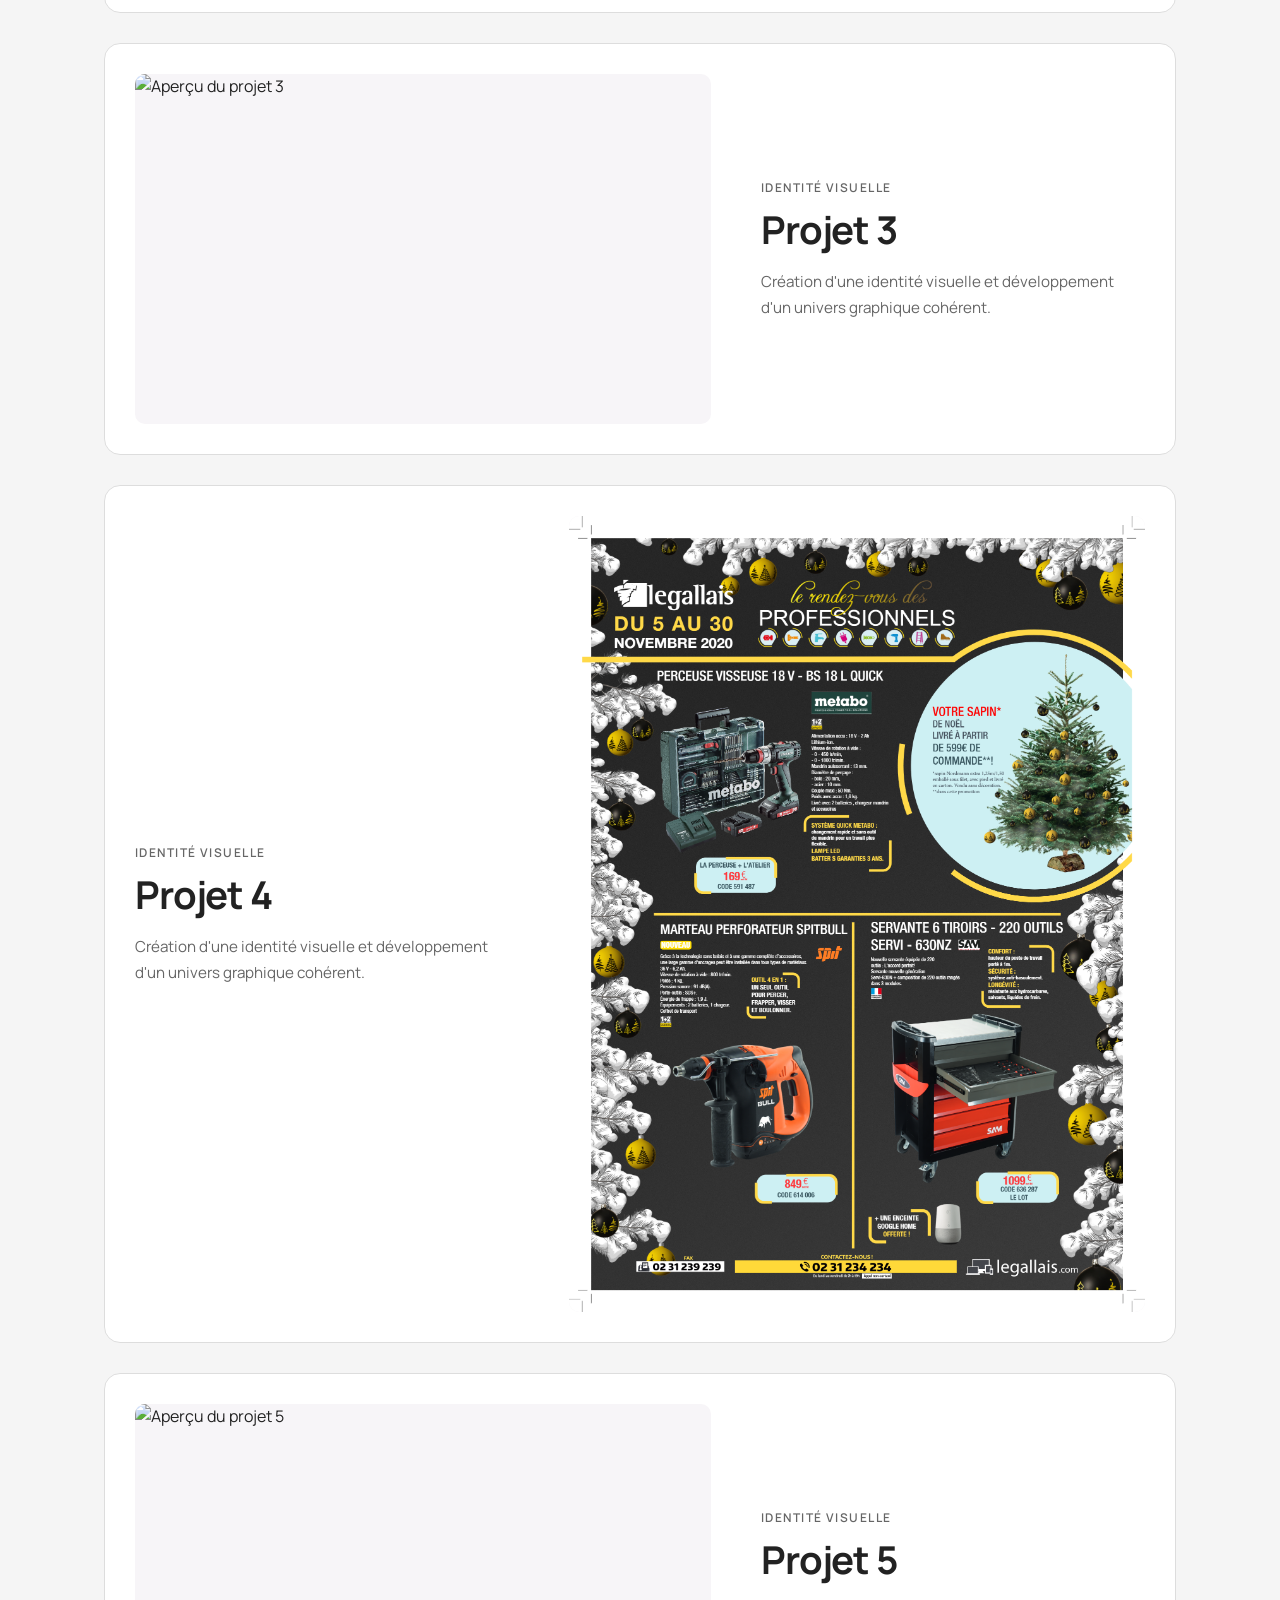
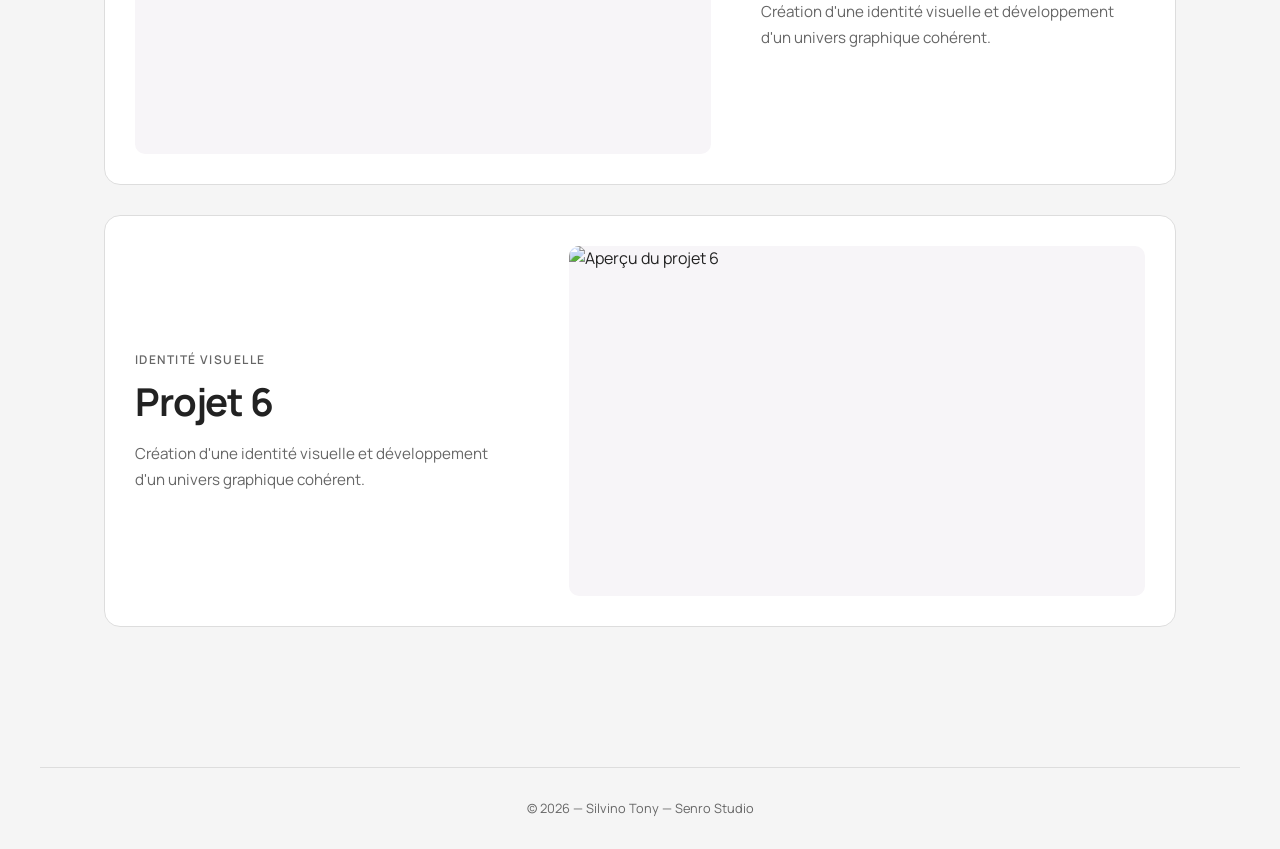
==== commit 1fd52fdd: "Modification/finalisation des pages projets 1 & 2" ====
--- a/index.html
+++ b/index.html
@@ -90,11 +90,11 @@
     <div class="project-info">
         <p class="project-category">Identité visuelle</p>
 
-        <h3>Projet 2</h3>
+        <h3>Colhybrid</h3>
 
         <p class="project-description">
-            Création d'une identité visuelle et développement
-            d'un univers graphique cohérent.
+            Création d'une identité visuelle pour un concept fictif,
+    de la conception du logo à l'univers graphique et aux supports de communication.
         </p>
     </div>
 
@@ -119,6 +119,62 @@
 
     </a>
 
+    <a href="projet-4.html" class="project">
+
+    <div class="project-image">
+        <img src="images/projet-4/Projet_4.png" alt="Aperçu du projet 4">
+    </div>
+
+    <div class="project-info">
+        <p class="project-category">Identité visuelle</p>
+
+        <h3>Projet 4</h3>
+
+        <p class="project-description">
+            Création d'une identité visuelle et développement
+            d'un univers graphique cohérent.
+        </p>
+    </div>
+
+    </a>
+
+    <a href="projet-5.html" class="project">
+
+    <div class="project-image">
+        <img src="images/projet-5/Projet_5.png" alt="Aperçu du projet 5">
+    </div>
+
+    <div class="project-info">
+        <p class="project-category">Identité visuelle</p>
+
+        <h3>Projet 5</h3>
+
+        <p class="project-description">
+            Création d'une identité visuelle et développement
+            d'un univers graphique cohérent.
+        </p>
+    </div>
+
+    </a>
+
+    <a href="projet-6.html" class="project">
+
+    <div class="project-image">
+        <img src="images/projet-6/Projet_6.png" alt="Aperçu du projet 6">
+    </div>
+
+    <div class="project-info">
+        <p class="project-category">Identité visuelle</p>
+
+        <h3>Projet 6</h3>
+
+        <p class="project-description">
+            Création d'une identité visuelle et développement
+            d'un univers graphique cohérent.
+        </p>
+    </div>
+
+    </a>
 </div>
         </section>
 
--- a/style.css
+++ b/style.css
@@ -296,8 +296,9 @@
 
     color: inherit;
     text-decoration: none;
-    
-    @keyframes project-appear {
+}
+
+@keyframes project-appear {
     from {
         opacity: 0;
         transform: translateY(20px);
@@ -306,7 +307,6 @@
     to {
         opacity: 1;
         transform: translateY(0);
-    }
     }
 }
 
@@ -832,4 +832,355 @@
 
 .project-gallery img:hover {
     transform: scale(1.01);
+}
+
+.project-brief {
+    max-width: 800px;
+
+    margin-bottom: 60px;
+    padding: 25px 30px;
+
+    background-color: var(--surface);
+    border-left: 3px solid var(--accent);
+
+    border-radius: 0 10px 10px 0;
+}
+
+.project-brief p:last-child {
+    color: var(--text-light);
+    line-height: 1.7;
+}
+
+.project-pdf {
+    display: flex;
+
+    justify-content: space-between;
+    align-items: center;
+
+    gap: 40px;
+
+    margin-top: 70px;
+    padding: 35px;
+
+    background-color: var(--surface);
+    border: 1px solid var(--border);
+    border-radius: 16px;
+}
+
+.project-pdf h2 {
+    margin-bottom: 10px;
+}
+
+.project-pdf p {
+    max-width: 600px;
+}
+
+.colhybrid-gallery {
+    grid-template-columns: repeat(3, 1fr);
+    gap: 20px;
+
+    margin-top: -40px;
+}
+
+.project-gallery-item {
+    background-color: var(--surface);
+    border: 1px solid var(--border);
+    border-radius: 10px;
+
+    overflow: hidden;
+}
+
+.project-gallery-item img {
+    width: 100%;
+    height: 250px;
+
+    object-fit: contain;
+    display: block;
+
+    transition: transform 0.3s ease;
+}
+
+.project-gallery-item:hover img {
+    transform: scale(1.02);
+}
+
+.project-banner {
+    width: 100%;
+    margin-bottom: 30px;
+    padding: 20px;
+    background-color: var(--surface);
+    border: 1px solid var(--border);
+    border-radius: 16px;
+    overflow: hidden;
+}
+
+.project-banner img {
+    width: 100%;
+    height: auto;
+    display: block;
+}
+
+
+/* =========================
+   LIGHTBOX
+   ========================= */
+
+.lightbox {
+    position: fixed;
+    inset: 0;
+
+    z-index: 1000;
+
+    display: flex;
+    justify-content: center;
+    align-items: center;
+
+    padding: 40px;
+
+    background-color: rgba(0, 0, 0, 0.9);
+
+    opacity: 0;
+    visibility: hidden;
+
+    transition:
+        opacity 0.25s ease,
+        visibility 0.25s ease;
+}
+
+.lightbox.active {
+    opacity: 1;
+    visibility: visible;
+}
+
+.lightbox-content {
+    max-width: 95vw;
+    max-height: 90vh;
+
+    width: auto;
+    height: auto;
+
+    object-fit: contain;
+
+    border-radius: 8px;
+
+    transform: scale(0.95);
+
+    transition: transform 0.25s ease;
+}
+
+.lightbox.active .lightbox-content {
+    transform: scale(1);
+}
+
+.lightbox-close {
+    position: absolute;
+
+    top: 20px;
+    right: 30px;
+
+    background: none;
+    border: none;
+
+    color: white;
+
+    font-family: inherit;
+    font-size: 2.5rem;
+    font-weight: 300;
+
+    line-height: 1;
+
+    cursor: pointer;
+
+    transition: opacity 0.2s ease;
+}
+
+.lightbox-close:hover {
+    opacity: 0.6;
+}
+
+.lightbox-image {
+    cursor: zoom-in;
+}
+
+/* Bibliothèque d'affiches */
+
+.poster-library {
+    position: relative;
+    display: flex;
+    align-items: center;
+    justify-content: center;
+    width: 100%;
+    min-height: 550px;
+    margin-bottom: 70px;
+    overflow: hidden;
+}
+
+.poster-carousel {
+    position: relative;
+    display: flex;
+    align-items: center;
+    justify-content: center;
+    width: 100%;
+    height: 500px;
+    perspective: 1200px;
+}
+
+.poster {
+    position: absolute;
+    width: 280px;
+    height: 400px;
+    background-color: var(--surface);
+    border: 1px solid var(--border);
+    border-radius: 10px;
+    overflow: hidden;
+    box-shadow: 0 15px 35px rgba(0, 0, 0, 0.08);
+    transition:
+        transform 0.5s ease,
+        opacity 0.5s ease,
+        z-index 0.5s ease;
+}
+
+.poster img {
+    width: 100%;
+    height: 100%;
+    object-fit: contain;
+    display: block;
+}
+
+/* Affiche centrale */
+
+.poster-center {
+    transform: translateX(0) scale(1);
+    z-index: 3;
+    opacity: 1;
+}
+
+/* Affiche de gauche */
+
+.poster-left {
+    transform: translateX(-260px) scale(0.82) rotateY(12deg);
+    z-index: 2;
+    opacity: 0.65;
+}
+
+/* Affiche de droite */
+
+.poster-right {
+    transform: translateX(260px) scale(0.82) rotateY(-12deg);
+    z-index: 2;
+    opacity: 0.65;
+}
+
+/* Affiches supplémentaires */
+
+.poster-hidden {
+    transform: translateX(500px) scale(0.7);
+    z-index: 1;
+    opacity: 0;
+}
+
+/* Boutons */
+
+.poster-arrow {
+    position: absolute;
+    top: 50%;
+    z-index: 10;
+    display: flex;
+    align-items: center;
+    justify-content: center;
+    width: 45px;
+    height: 45px;
+    border: 1px solid var(--border);
+    border-radius: 50%;
+    background-color: var(--surface);
+    color: var(--text);
+    font-family: inherit;
+    font-size: 1.2rem;
+    cursor: pointer;
+    transform: translateY(-50%);
+    transition:
+        background-color 0.2s ease,
+        color 0.2s ease,
+        transform 0.2s ease;
+}
+
+.poster-arrow:hover {
+    background-color: var(--text);
+    color: var(--surface);
+    transform: translateY(-50%) scale(1.05);
+}
+
+.poster-arrow-left {
+    left: 20px;
+}
+
+.poster-arrow-right {
+    right: 20px;
+}
+
+/* Informations sous la bibliothèque */
+
+.poster-info {
+    max-width: 700px;
+    margin: 0 auto;
+    padding-top: 10px;
+}
+
+.poster-info h2 {
+    margin-bottom: 15px;
+    font-size: clamp(1.8rem, 3vw, 2.5rem);
+}
+
+.poster-info p:last-child {
+    color: var(--text-light);
+    line-height: 1.7;
+}
+
+/* Navigation du lightbox */
+
+.lightbox-arrow {
+    position: absolute;
+    top: 50%;
+    z-index: 1001;
+    display: flex;
+    align-items: center;
+    justify-content: center;
+    width: 50px;
+    height: 50px;
+    border: 1px solid rgba(255, 255, 255, 0.25);
+    border-radius: 50%;
+    background-color: rgba(255, 255, 255, 0.08);
+    color: white;
+    font-family: inherit;
+    font-size: 1.4rem;
+    cursor: pointer;
+    transform: translateY(-50%);
+    transition:
+        background-color 0.2s ease,
+        transform 0.2s ease;
+}
+
+.lightbox-arrow:hover {
+    background-color: rgba(255, 255, 255, 0.18);
+    transform: translateY(-50%) scale(1.05);
+}
+
+.lightbox-arrow-left {
+    left: 30px;
+}
+
+.lightbox-arrow-right {
+    right: 30px;
+}
+
+.lightbox-counter {
+    position: absolute;
+    bottom: 25px;
+    left: 50%;
+    z-index: 1001;
+    color: white;
+    font-size: 0.8rem;
+    font-weight: 500;
+    letter-spacing: 0.08em;
+    transform: translateX(-50%);
 }
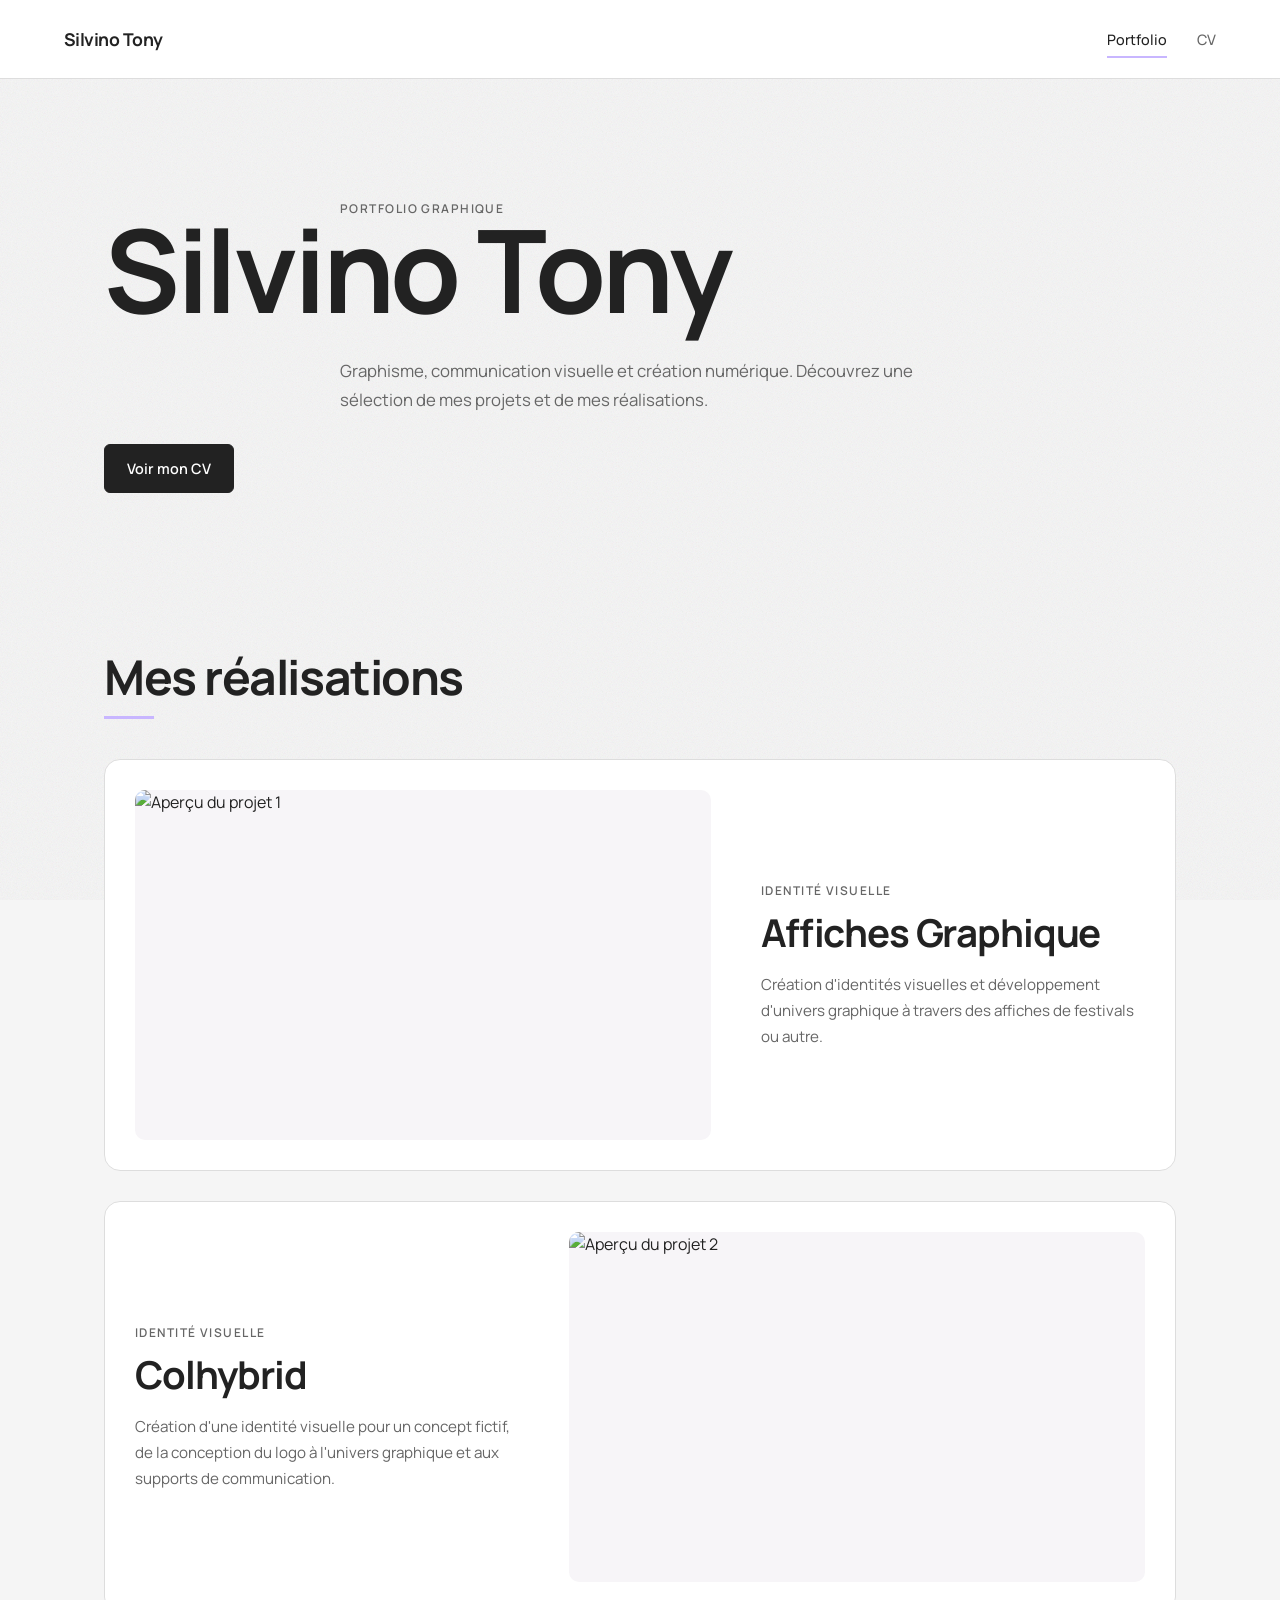
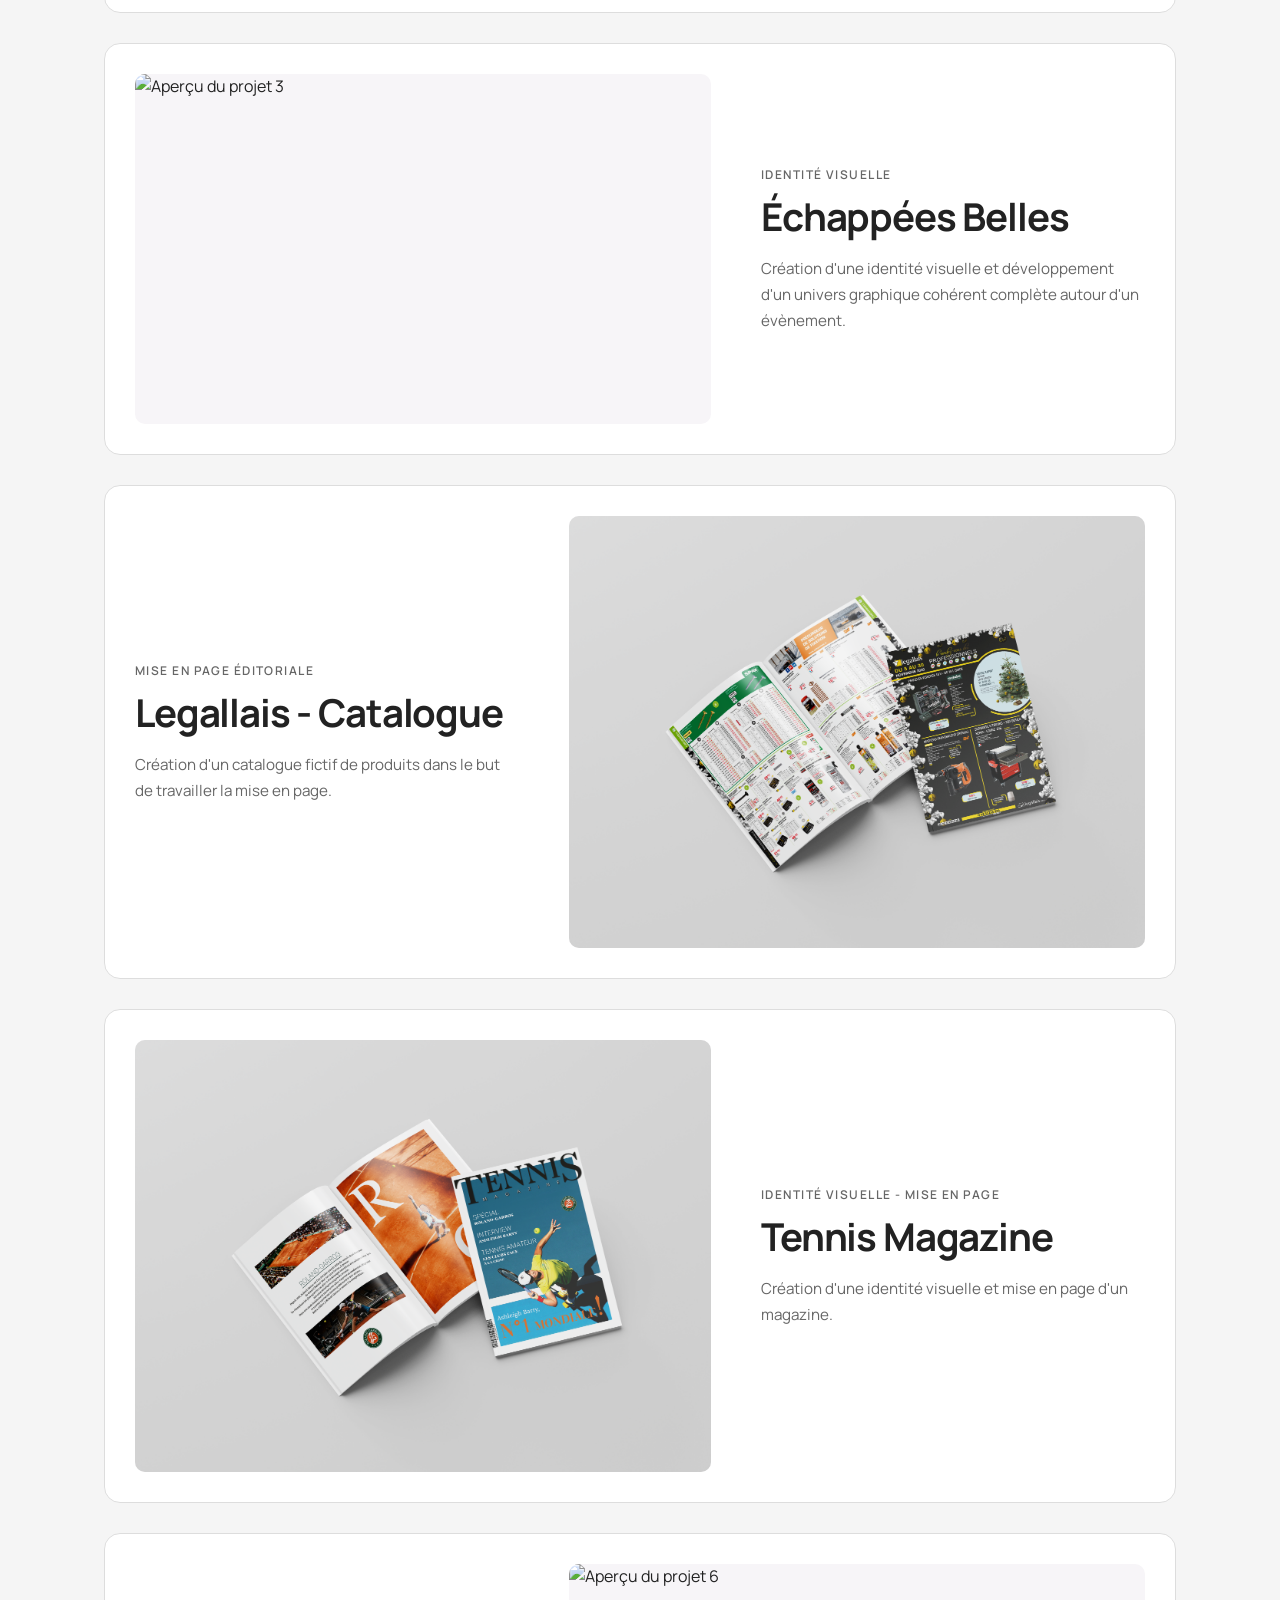
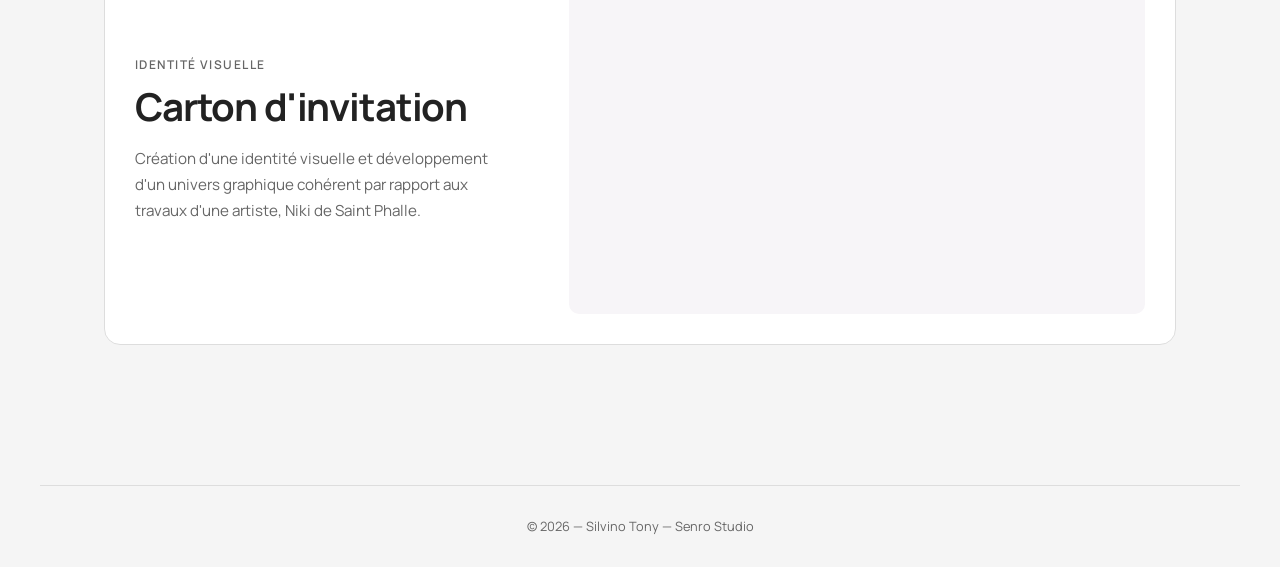
==== commit e4672c43: "Avancée jusqu'au projet 6" ====
--- a/index.html
+++ b/index.html
@@ -71,11 +71,11 @@
     <div class="project-info">
         <p class="project-category">Identité visuelle</p>
 
-        <h3>Projet 1</h3>
+        <h3>Affiches Graphique</h3>
 
         <p class="project-description">
-            Création d'une identité visuelle et développement
-            d'un univers graphique cohérent.
+            Création d'identités visuelles et développement
+            d'univers graphique à travers des affiches de festivals ou autre.
         </p>
     </div>
 
@@ -109,11 +109,11 @@
     <div class="project-info">
         <p class="project-category">Identité visuelle</p>
 
-        <h3>Projet 3</h3>
+        <h3>Échappées Belles</h3>
 
         <p class="project-description">
             Création d'une identité visuelle et développement
-            d'un univers graphique cohérent.
+            d'un univers graphique cohérent complète autour d'un évènement.
         </p>
     </div>
 
@@ -122,17 +122,16 @@
     <a href="projet-4.html" class="project">
 
     <div class="project-image">
-        <img src="images/projet-4/Projet_4.png" alt="Aperçu du projet 4">
+        <img src="images/projet-4/Projet_4_4.png" alt="Aperçu du projet 4">
     </div>
 
     <div class="project-info">
-        <p class="project-category">Identité visuelle</p>
+        <p class="project-category">Mise en Page éditoriale</p>
 
-        <h3>Projet 4</h3>
+        <h3>Legallais - Catalogue</h3>
 
         <p class="project-description">
-            Création d'une identité visuelle et développement
-            d'un univers graphique cohérent.
+            Création d'un catalogue fictif de produits dans le but de travailler la mise en page.
         </p>
     </div>
 
@@ -141,17 +140,16 @@
     <a href="projet-5.html" class="project">
 
     <div class="project-image">
-        <img src="images/projet-5/Projet_5.png" alt="Aperçu du projet 5">
+        <img src="images/projet-5/Projet_5_1.png" alt="Aperçu du projet 5">
     </div>
 
     <div class="project-info">
-        <p class="project-category">Identité visuelle</p>
+        <p class="project-category">Identité visuelle - Mise en page</p>
 
-        <h3>Projet 5</h3>
+        <h3>Tennis Magazine</h3>
 
         <p class="project-description">
-            Création d'une identité visuelle et développement
-            d'un univers graphique cohérent.
+            Création d'une identité visuelle et mise en page d'un magazine.
         </p>
     </div>
 
@@ -160,17 +158,17 @@
     <a href="projet-6.html" class="project">
 
     <div class="project-image">
-        <img src="images/projet-6/Projet_6.png" alt="Aperçu du projet 6">
+        <img src="images/projet-6/Projet_6_1.png" alt="Aperçu du projet 6">
     </div>
 
     <div class="project-info">
         <p class="project-category">Identité visuelle</p>
 
-        <h3>Projet 6</h3>
+        <h3>Carton d'invitation</h3>
 
         <p class="project-description">
             Création d'une identité visuelle et développement
-            d'un univers graphique cohérent.
+            d'un univers graphique cohérent par rapport aux travaux d'une artiste, Niki de Saint Phalle.
         </p>
     </div>
 
--- a/style.css
+++ b/style.css
@@ -559,6 +559,38 @@
     gap: 20px;
 
     margin-bottom: 50px;
+    }
+
+    .document-grid {
+    grid-template-columns: 1fr;
+    }
+
+    .document-preview {
+    height: 450px;
+    }
+
+    .document-info {
+    padding: 20px;
+    }
+
+    .document-grid {
+    grid-template-columns: 1fr;
+    }
+
+    .document-preview {
+    height: 450px;
+    }
+
+    .document-info {
+    padding: 20px;
+    }
+
+    .project-brandbook {
+    padding: 25px;
+    }
+
+    .brandbook-info h2 {
+    font-size: 1.7rem;
     }
 }
 
@@ -1183,4 +1215,137 @@
     font-weight: 500;
     letter-spacing: 0.08em;
     transform: translateX(-50%);
+}
+
+/* =========================
+   DOCUMENTS PROJET
+   ========================= */
+
+.project-documents {
+    margin-top: 90px;
+}
+
+.project-documents > h2 {
+    margin-bottom: 35px;
+    font-size: clamp(2rem, 4vw, 3rem);
+    line-height: 1;
+}
+
+.document-grid {
+    display: grid;
+    grid-template-columns: 1fr 1fr;
+    gap: 30px;
+    align-items: start;
+}
+
+.document-card {
+    display: flex;
+    flex-direction: column;
+    min-width: 0;
+    background-color: var(--surface);
+    border: 1px solid var(--border);
+    border-radius: 16px;
+    overflow: hidden;
+    color: inherit;
+    text-decoration: none;
+    transition:
+        transform 0.3s ease,
+        box-shadow 0.3s ease,
+        border-color 0.3s ease;
+}
+
+.document-card:hover {
+    transform: translateY(-4px);
+    box-shadow: 0 12px 30px rgba(0, 0, 0, 0.06);
+    border-color: var(--accent);
+}
+
+.document-preview {
+    width: 100%;
+    overflow: hidden;
+    background-color: #f7f5f8;
+    border-bottom: 1px solid var(--border);
+}
+
+.document-preview img {
+    width: 100%;
+    height: auto;
+    display: block;
+}
+
+.document-info {
+    padding: 25px 30px 30px;
+}
+
+.document-info .project-category {
+    margin-bottom: 10px;
+}
+
+.document-info h3 {
+    margin-bottom: 12px;
+    font-size: 1.5rem;
+    line-height: 1.2;
+}
+
+.document-info p:last-child {
+    color: var(--text-light);
+    font-size: 0.9rem;
+    line-height: 1.7;
+}
+
+.project-brandbook {
+    margin-top: 50px;
+    padding: 35px;
+    background-color: var(--surface);
+    border: 1px solid var(--border);
+    border-radius: 16px;
+}
+
+.brandbook-info {
+    max-width: 700px;
+}
+
+.brandbook-info h2 {
+    margin-bottom: 15px;
+    font-size: 2rem;
+}
+
+.brandbook-info p:not(.project-category) {
+    margin-bottom: 25px;
+    color: var(--text-light);
+    line-height: 1.7;
+}
+
+.project-featured-image {
+    width: 100%;
+    margin-bottom: 90px;
+    padding: 40px;
+    background-color: var(--surface);
+    border: 1px solid var(--border);
+    border-radius: 16px;
+    overflow: hidden;
+}
+
+.project-featured-image img {
+    width: 100%;
+    height: auto;
+    display: block;
+}
+
+.document-card {
+    align-self: start;
+}
+
+.project-4-double-page {
+    grid-column: 1 / -1;
+}
+
+.project-5-cover {
+    grid-column: 1 / -1;
+    width: 60%;
+    justify-self: center;
+}
+
+.project-5-double-page {
+    grid-column: 1 / -1;
 }
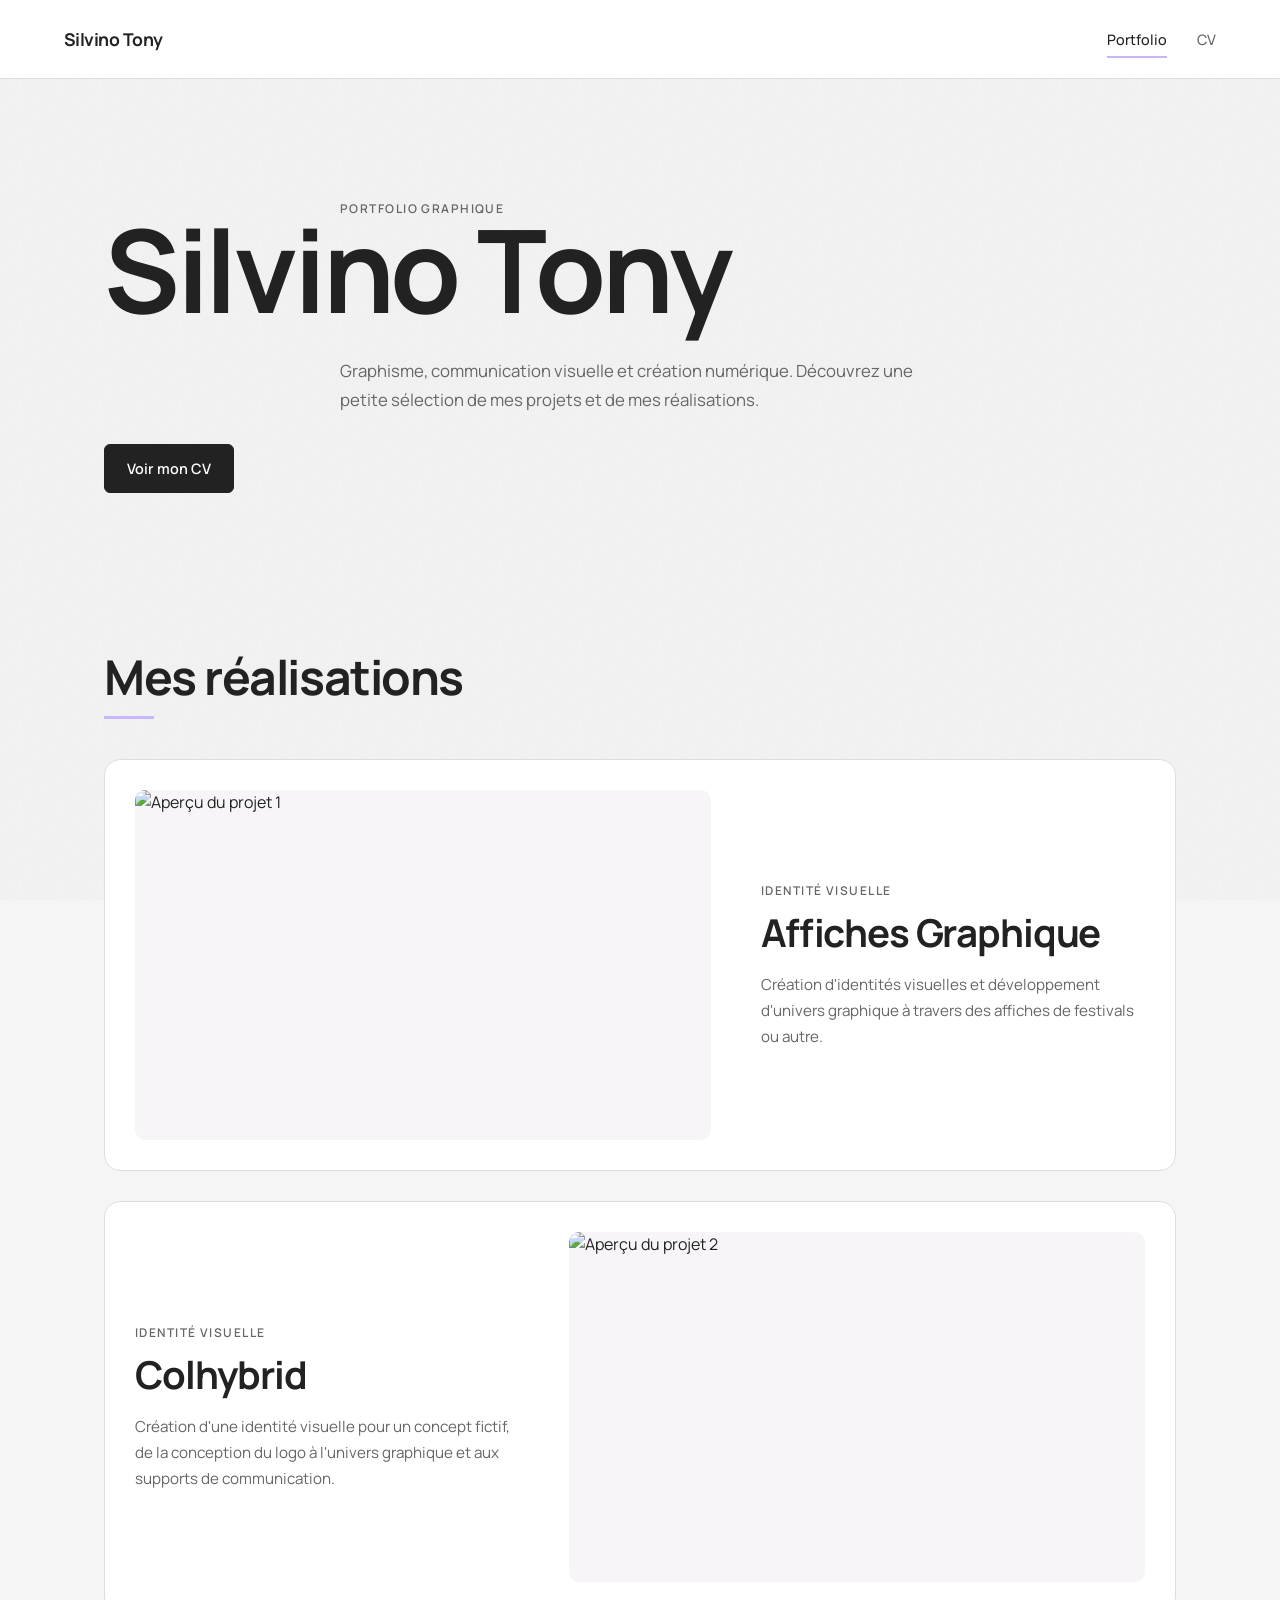
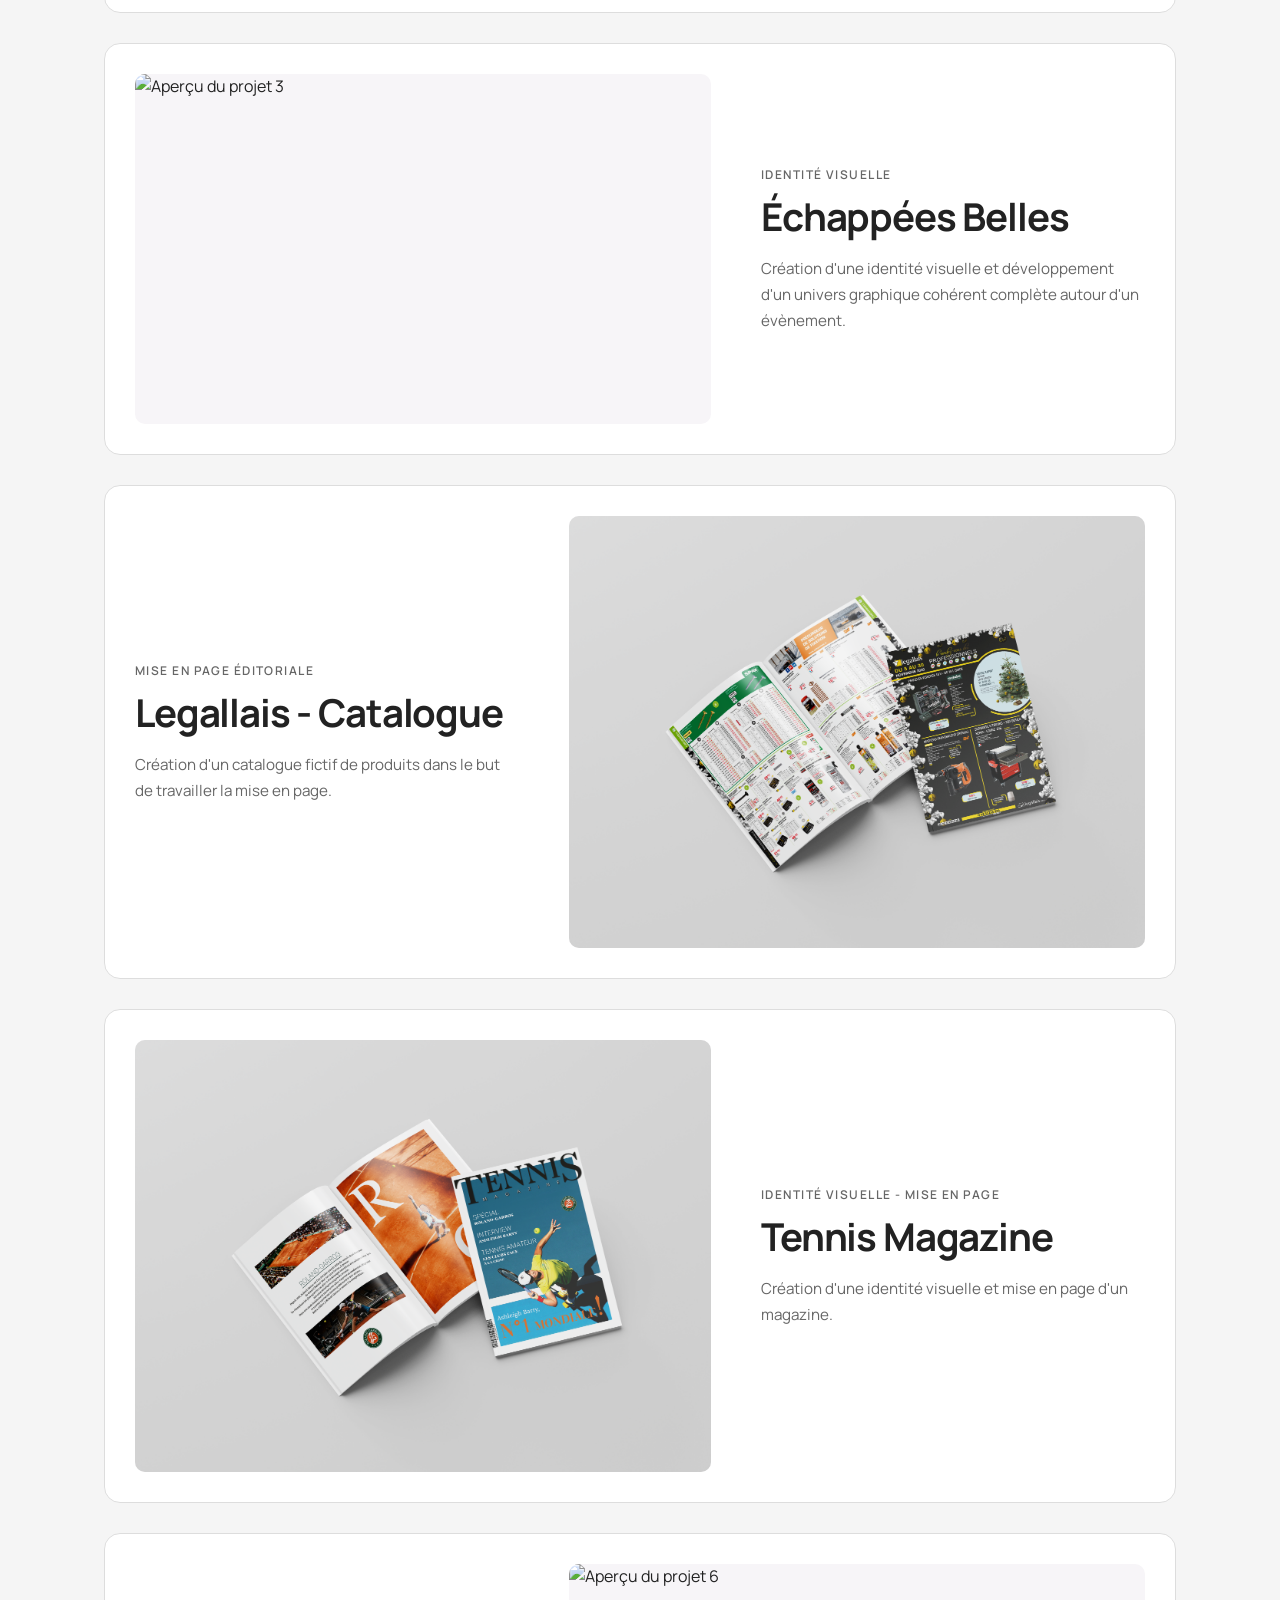
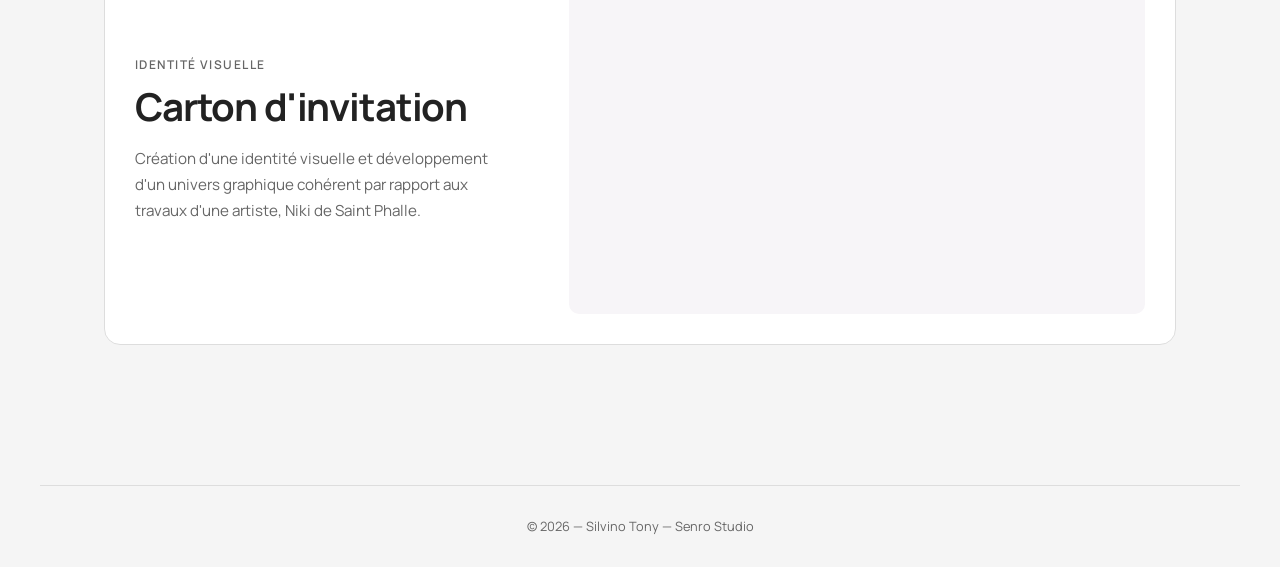
==== commit ed5e5340: "correctif responsive" ====
--- a/index.html
+++ b/index.html
@@ -48,7 +48,7 @@
 
     <p class="hero-description">
         Graphisme, communication visuelle et création numérique.
-        Découvrez une sélection de mes projets et de mes réalisations.
+        Découvrez une petite sélection de mes projets et de mes réalisations.
     </p>
 
     <a href="cv.html" class="hero-button">
--- a/style.css
+++ b/style.css
@@ -578,7 +578,7 @@
     }
 
     .document-preview {
-    height: 450px;
+    height: auto;
     }
 
     .document-info {
@@ -591,6 +591,35 @@
 
     .brandbook-info h2 {
     font-size: 1.7rem;
+    }
+
+    /* =========================
+   PROJET 2 — MOBILE
+   ========================= */
+
+    @media (max-width: 768px) {
+
+    /* Les 3 mockups passent sur une seule colonne */
+    .colhybrid-gallery {
+        grid-template-columns: 1fr;
+    }
+
+    /* À propos du projet + Le concept */
+    .project-text {
+        grid-template-columns: 1fr;
+        gap: 40px;
+    }
+
+    /* Charte graphique */
+    .project-pdf {
+        flex-direction: column;
+        align-items: flex-start;
+        gap: 10px;
+    }
+
+    .project-pdf .cv-download {
+        margin-top: 0;
+    }
     }
 }
 
@@ -924,7 +953,7 @@
 
 .project-gallery-item img {
     width: 100%;
-    height: 250px;
+    height: auto;
 
     object-fit: contain;
     display: block;
@@ -1348,4 +1377,39 @@
 
 .project-5-double-page {
     grid-column: 1 / -1;
+}
+
+
+
+/* Correction hauteur des mockups */
+.colhybrid-gallery {
+    align-items: start;
+}
+
+.colhybrid-gallery .project-gallery-item {
+    align-self: start;
+}
+
+/* Centrer le 3e mockup */
+.colhybrid-gallery .project-gallery-item:nth-child(3) {
+    justify-self: center;
+}
+
+/* PROJET 2 — À PROPOS + CONCEPT MOBILE */
+
+@media (max-width: 768px) {
+    .project-text {
+        display: grid;
+        grid-template-columns: 1fr !important;
+        gap: 40px;
+        margin-bottom: 40px;
+    }
+}
+
+/* PROJET 3 — SUPPORTS DE COMMUNICATION MOBILE */
+
+@media (max-width: 768px) {
+    .document-grid {
+        grid-template-columns: 1fr;
+    }
 }
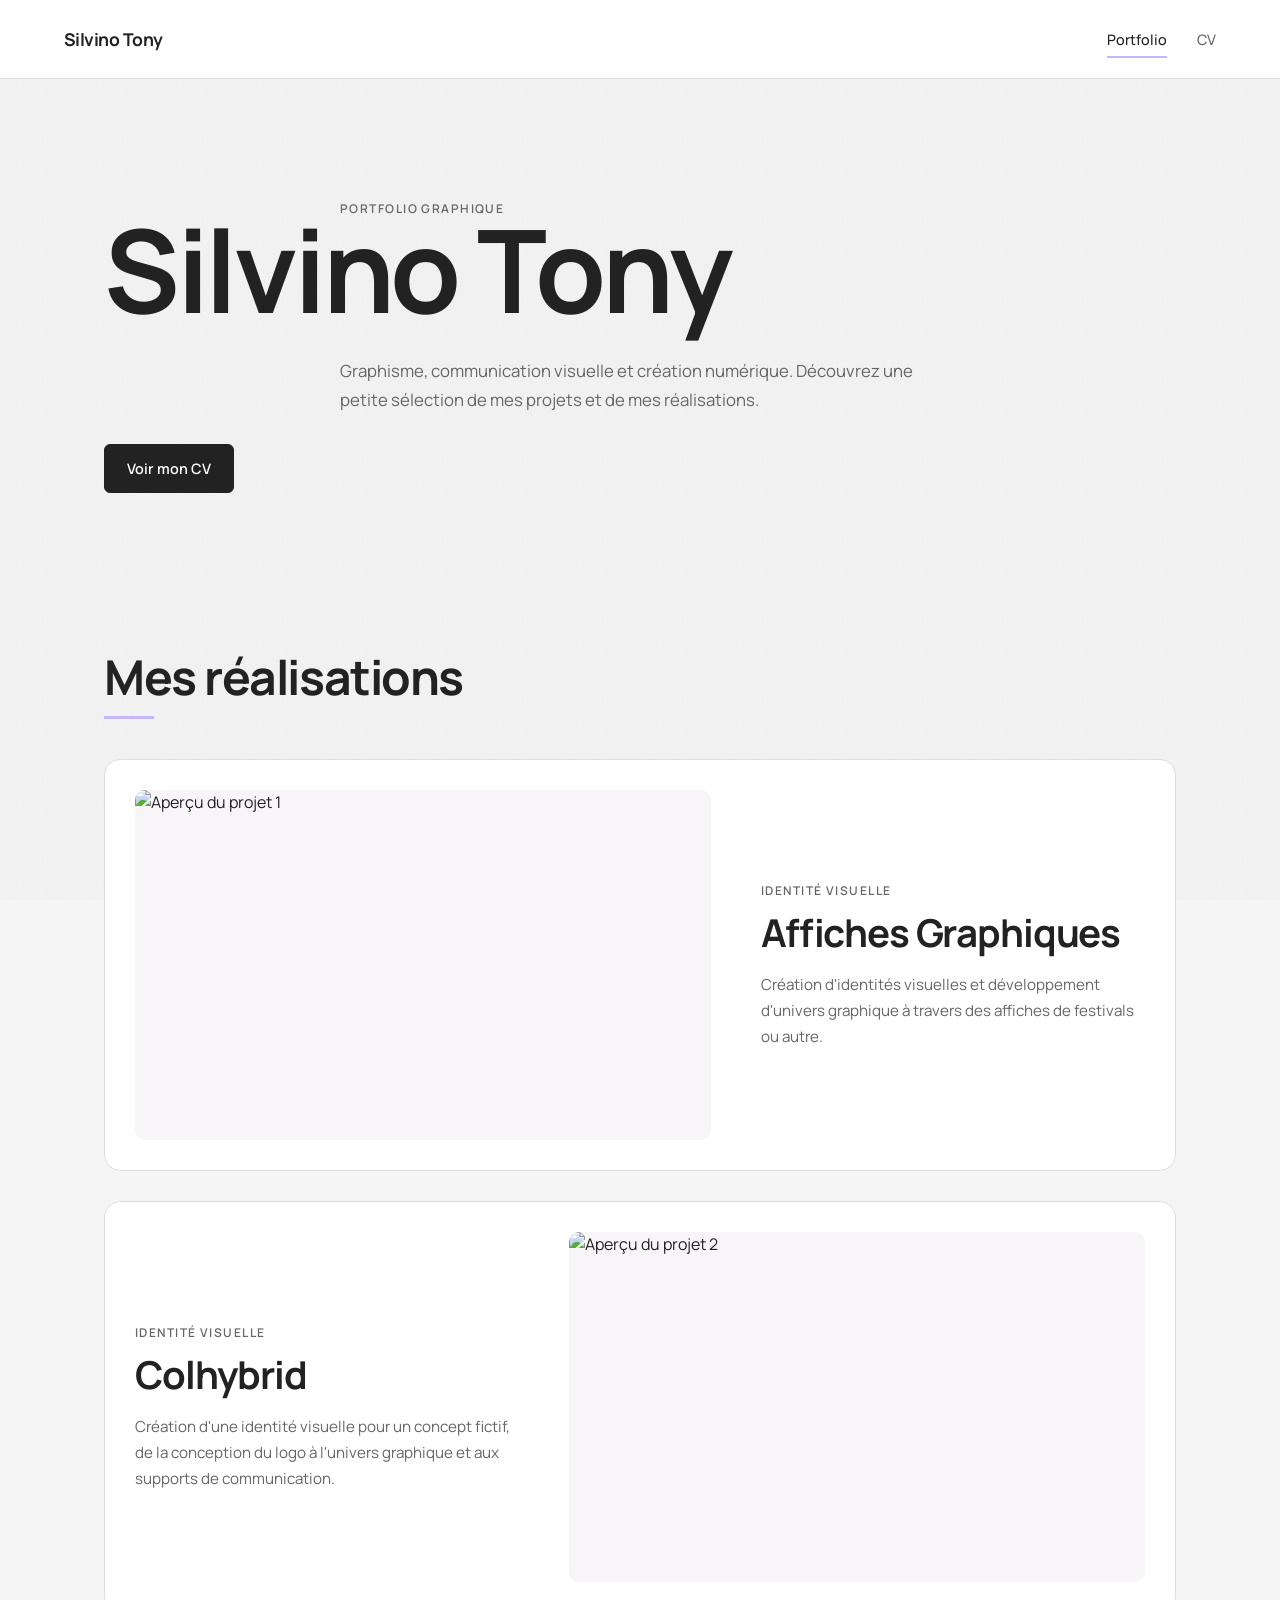
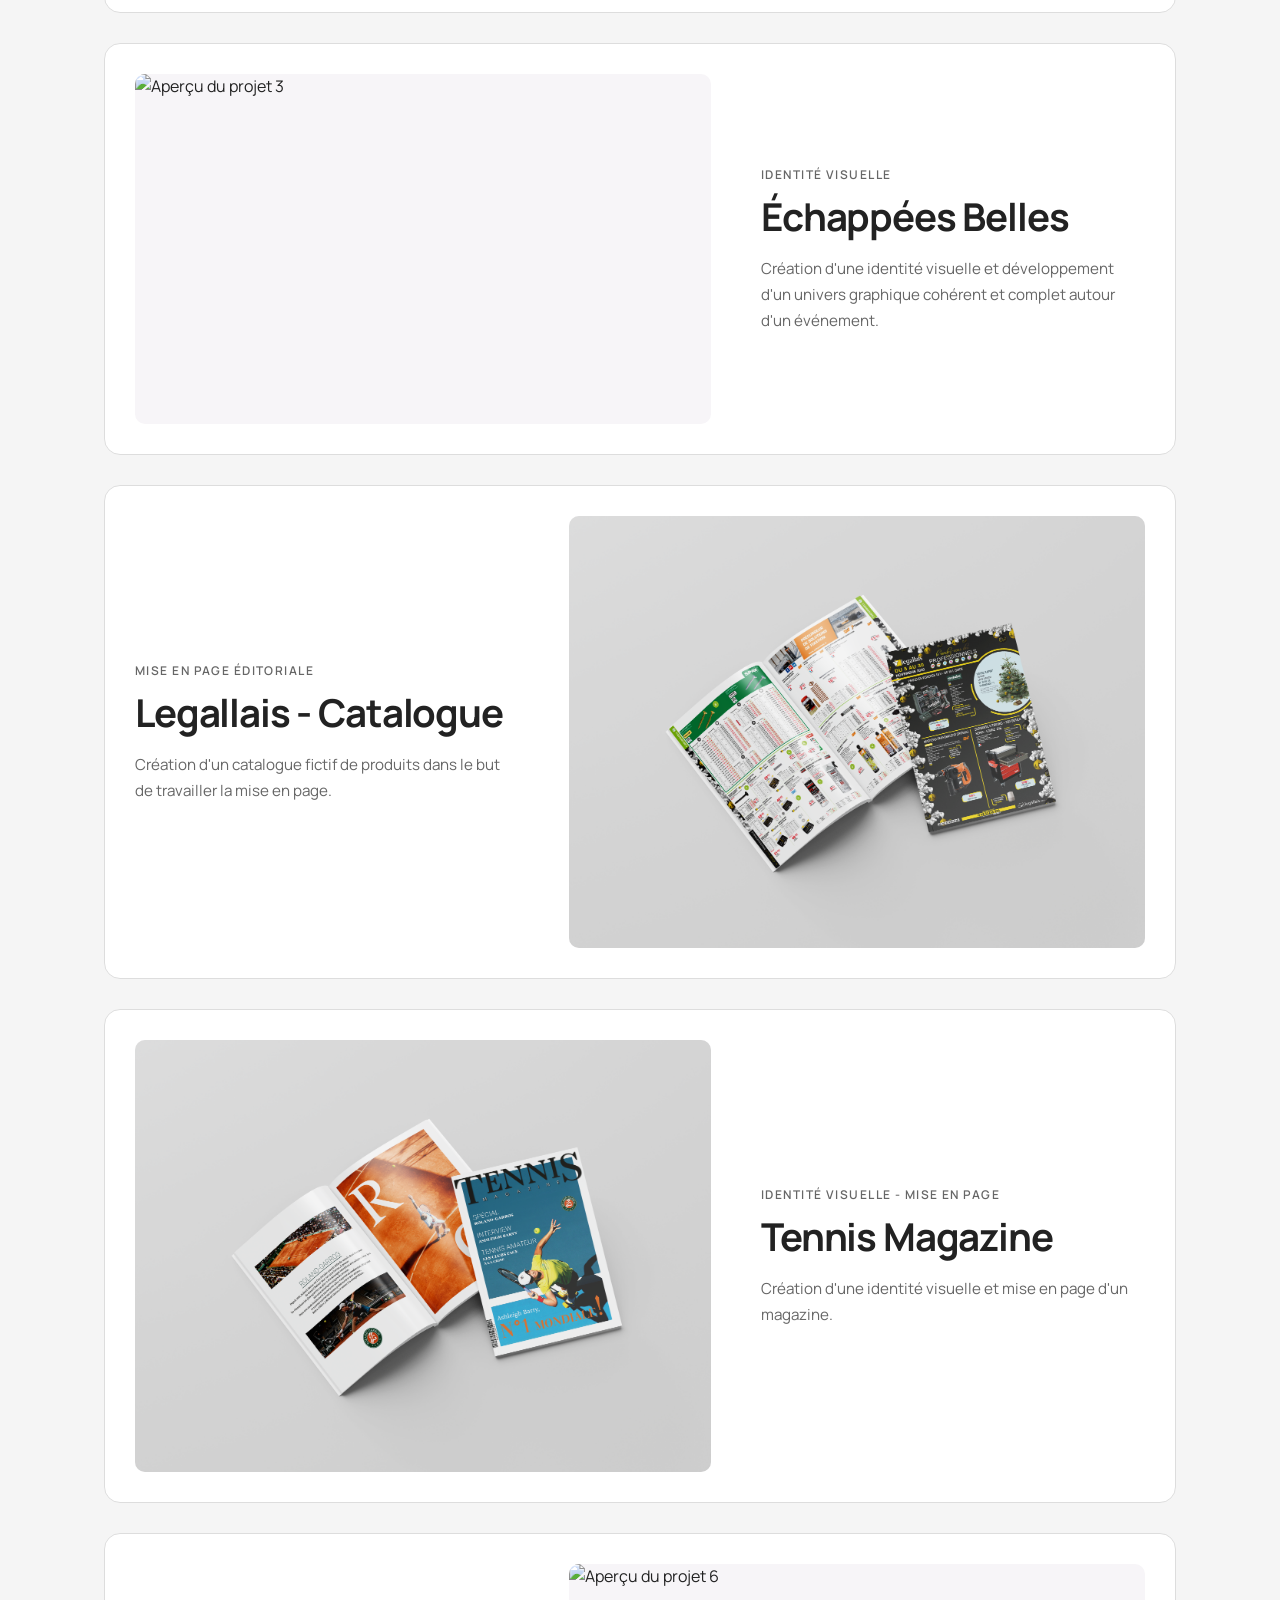
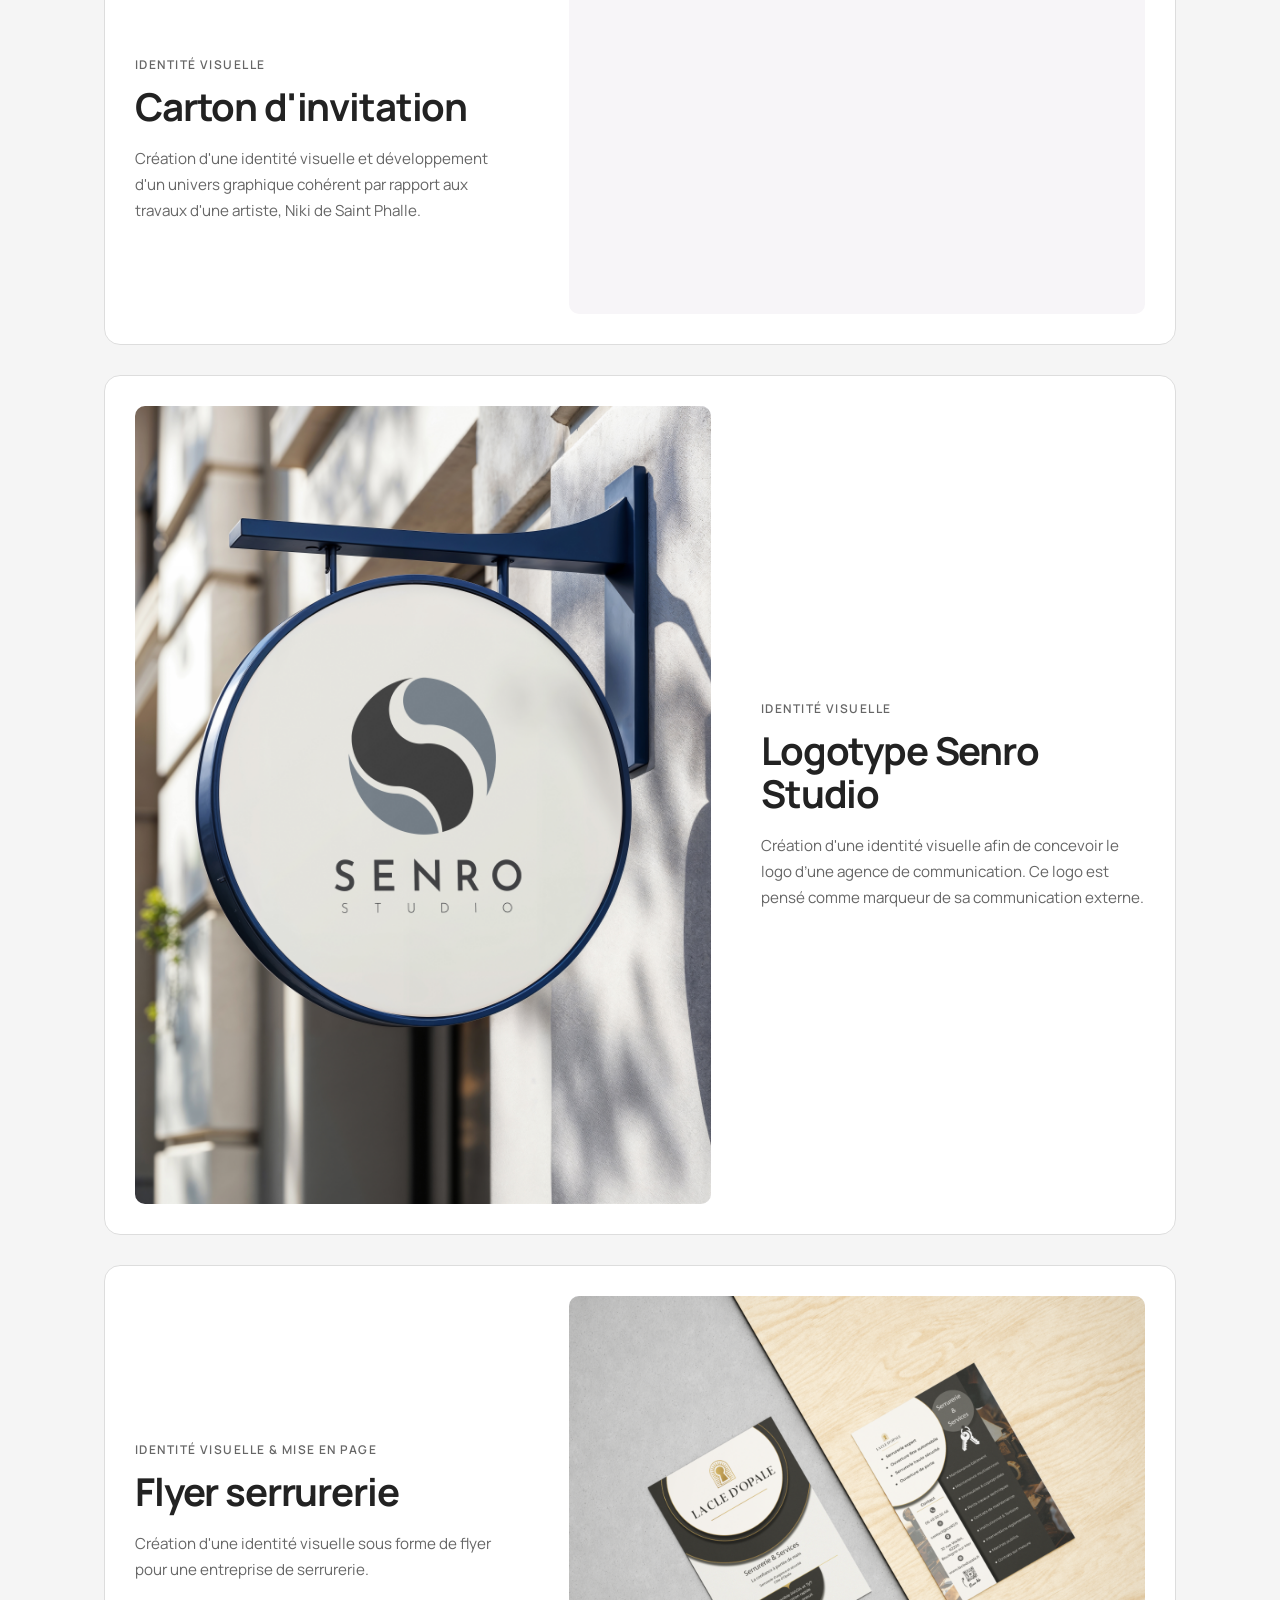
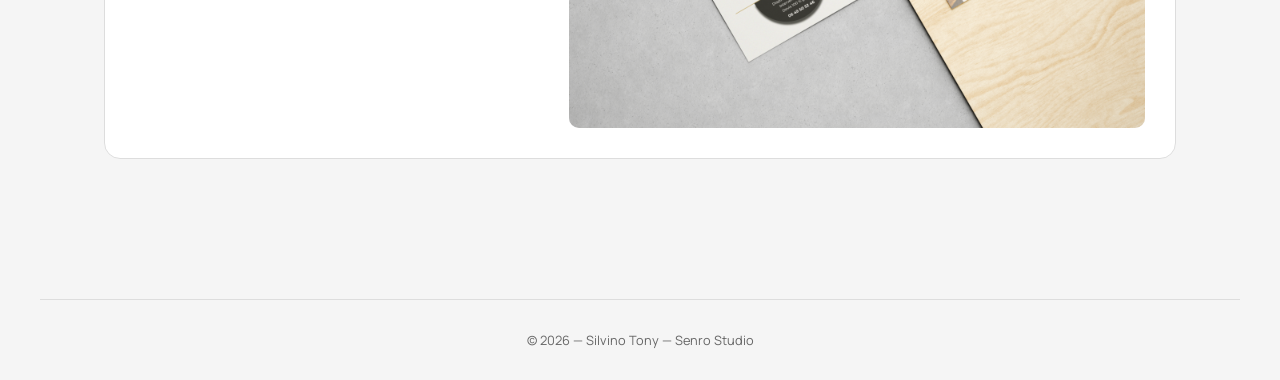
==== commit 037532c9: "ajout lightbox séparée + pdf viewer ; MAJ de tous les projets ; ajout pages projet 7 et 8" ====
--- a/index.html
+++ b/index.html
@@ -4,7 +4,7 @@
     <meta charset="UTF-8">
     <meta name="viewport" content="width=device-width, initial-scale=1.0">
 
-    <title>Mon Portfolio</title>
+    <title>Silvino Tony — Portfolio</title>
 
     <link rel="preconnect" href="https://fonts.googleapis.com">
     <link rel="preconnect" href="https://fonts.gstatic.com" crossorigin>
@@ -71,7 +71,7 @@
     <div class="project-info">
         <p class="project-category">Identité visuelle</p>
 
-        <h3>Affiches Graphique</h3>
+        <h3>Affiches Graphiques</h3>
 
         <p class="project-description">
             Création d'identités visuelles et développement
@@ -113,7 +113,7 @@
 
         <p class="project-description">
             Création d'une identité visuelle et développement
-            d'un univers graphique cohérent complète autour d'un évènement.
+            d'un univers graphique cohérent et complet autour d'un événement.
         </p>
     </div>
 
@@ -169,6 +169,44 @@
         <p class="project-description">
             Création d'une identité visuelle et développement
             d'un univers graphique cohérent par rapport aux travaux d'une artiste, Niki de Saint Phalle.
+        </p>
+    </div>
+
+    </a>
+
+    <a href="projet-7.html" class="project">
+
+    <div class="project-image">
+        <img src="images/projet-7/Projet_7_1.png" alt="Aperçu du projet 7">
+    </div>
+
+    <div class="project-info">
+        <p class="project-category">Identité visuelle</p>
+
+        <h3>Logotype Senro Studio</h3>
+
+        <p class="project-description">
+            Création d'une identité visuelle afin de concevoir le logo 
+d’une agence de communication. Ce logo est pensé comme marqueur 
+de sa communication externe.
+        </p>
+    </div>
+
+    </a>
+
+    <a href="projet-8.html" class="project">
+
+    <div class="project-image">
+        <img src="images/projet-8/Projet_8_1.png" alt="Aperçu du projet 8">
+    </div>
+
+    <div class="project-info">
+        <p class="project-category">Identité visuelle & Mise en page</p>
+
+        <h3>Flyer serrurerie</h3>
+
+        <p class="project-description">
+            Création d'une identité visuelle sous forme de flyer pour une entreprise de serrurerie.
         </p>
     </div>
 
--- a/style.css
+++ b/style.css
@@ -1412,4 +1412,190 @@
     .document-grid {
         grid-template-columns: 1fr;
     }
+}
+
+.cv-intro p + p {
+    margin-top: 20px;
+}
+
+@media (max-width: 768px) {
+    .cv-intro p + p {
+        margin-top: 20px;
+    }
+}
+
+/* LIGHTBOX DU CV */
+
+.cv-lightbox-trigger {
+    cursor: zoom-in;
+}
+
+.cv-lightbox {
+    position: fixed;
+    inset: 0;
+    z-index: 1000;
+    display: flex;
+    justify-content: center;
+    align-items: center;
+    padding: 40px;
+    background-color: rgba(0, 0, 0, 0.85);
+    opacity: 0;
+    visibility: hidden;
+    transition:
+        opacity 0.25s ease,
+        visibility 0.25s ease;
+}
+
+.cv-lightbox.active {
+    opacity: 1;
+    visibility: visible;
+}
+
+.cv-lightbox-image {
+    max-width: 95%;
+    max-height: 95vh;
+    width: auto;
+    height: auto;
+    object-fit: contain;
+}
+
+.cv-lightbox-close {
+    position: absolute;
+    top: 20px;
+    right: 30px;
+    width: 45px;
+    height: 45px;
+    border: none;
+    background: transparent;
+    color: white;
+    font-size: 2.5rem;
+    line-height: 1;
+    cursor: pointer;
+}
+
+/* LIGHTBOX DES PROJETS */
+
+.project-lightbox {
+    position: fixed;
+    inset: 0;
+    z-index: 1000;
+    display: flex;
+    justify-content: center;
+    align-items: center;
+    padding: 40px;
+    background-color: rgba(0, 0, 0, 0.85);
+    opacity: 0;
+    visibility: hidden;
+    transition:
+        opacity 0.25s ease,
+        visibility 0.25s ease;
+}
+
+.project-lightbox.active {
+    opacity: 1;
+    visibility: visible;
+}
+
+.project-lightbox-image {
+    max-width: 95%;
+    max-height: 95vh;
+    width: auto;
+    height: auto;
+    object-fit: contain;
+}
+
+.project-lightbox-close {
+    position: absolute;
+    top: 20px;
+    right: 30px;
+    width: 45px;
+    height: 45px;
+    border: none;
+    background: transparent;
+    color: white;
+    font-size: 2.5rem;
+    line-height: 1;
+    cursor: pointer;
+}
+
+/* ===== Projet 7 : paragraphe d'intro du portfolio ===== */
+.portfolio-intro {
+    max-width: none;
+    margin: 0 0 40px;
+}
+
+/* ===== Visionneuse de portfolio (pages en PNG) ===== */
+.pdf-viewer {
+    margin-bottom: 48px;
+}
+
+.pdf-viewer-stage {
+    display: flex;
+    align-items: center;
+    justify-content: center;
+    gap: 16px;
+}
+
+.pdf-viewer-page {
+    display: block;
+    flex: 1;
+    min-width: 0;
+    max-width: 900px;
+    max-height: 70vh;
+    object-fit: contain;
+    border-radius: 8px;
+    cursor: zoom-in;
+}
+
+.pdf-viewer-arrow {
+    flex-shrink: 0;
+    width: 48px;
+    height: 48px;
+    border: 1px solid rgba(128, 128, 128, 0.4);
+    border-radius: 50%;
+    background: transparent;
+    color: inherit;
+    font-size: 1.2rem;
+    cursor: pointer;
+    transition: background 0.2s ease;
+}
+
+.pdf-viewer-arrow:hover {
+    background: rgba(128, 128, 128, 0.2);
+}
+
+.pdf-viewer-counter {
+    margin-top: 16px;
+    text-align: center;
+    font-size: 0.9rem;
+    opacity: 0.7;
+}
+
+@media (max-width: 600px) {
+    .pdf-viewer-arrow {
+        width: 38px;
+        height: 38px;
+    }
+}
+
+/* ===== Projet 8 : recto / verso côte à côte ===== */
+.flyer-pair {
+    display: grid;
+    grid-template-columns: repeat(2, 1fr);
+    gap: 24px;
+    margin-bottom: 48px;
+}
+
+.flyer-pair img {
+    display: block;
+    width: 100%;
+    height: auto;
+    border-radius: 8px;
+    cursor: zoom-in;
+}
+
+@media (max-width: 600px) {
+    .flyer-pair {
+        grid-template-columns: 1fr;
+    }
 }
